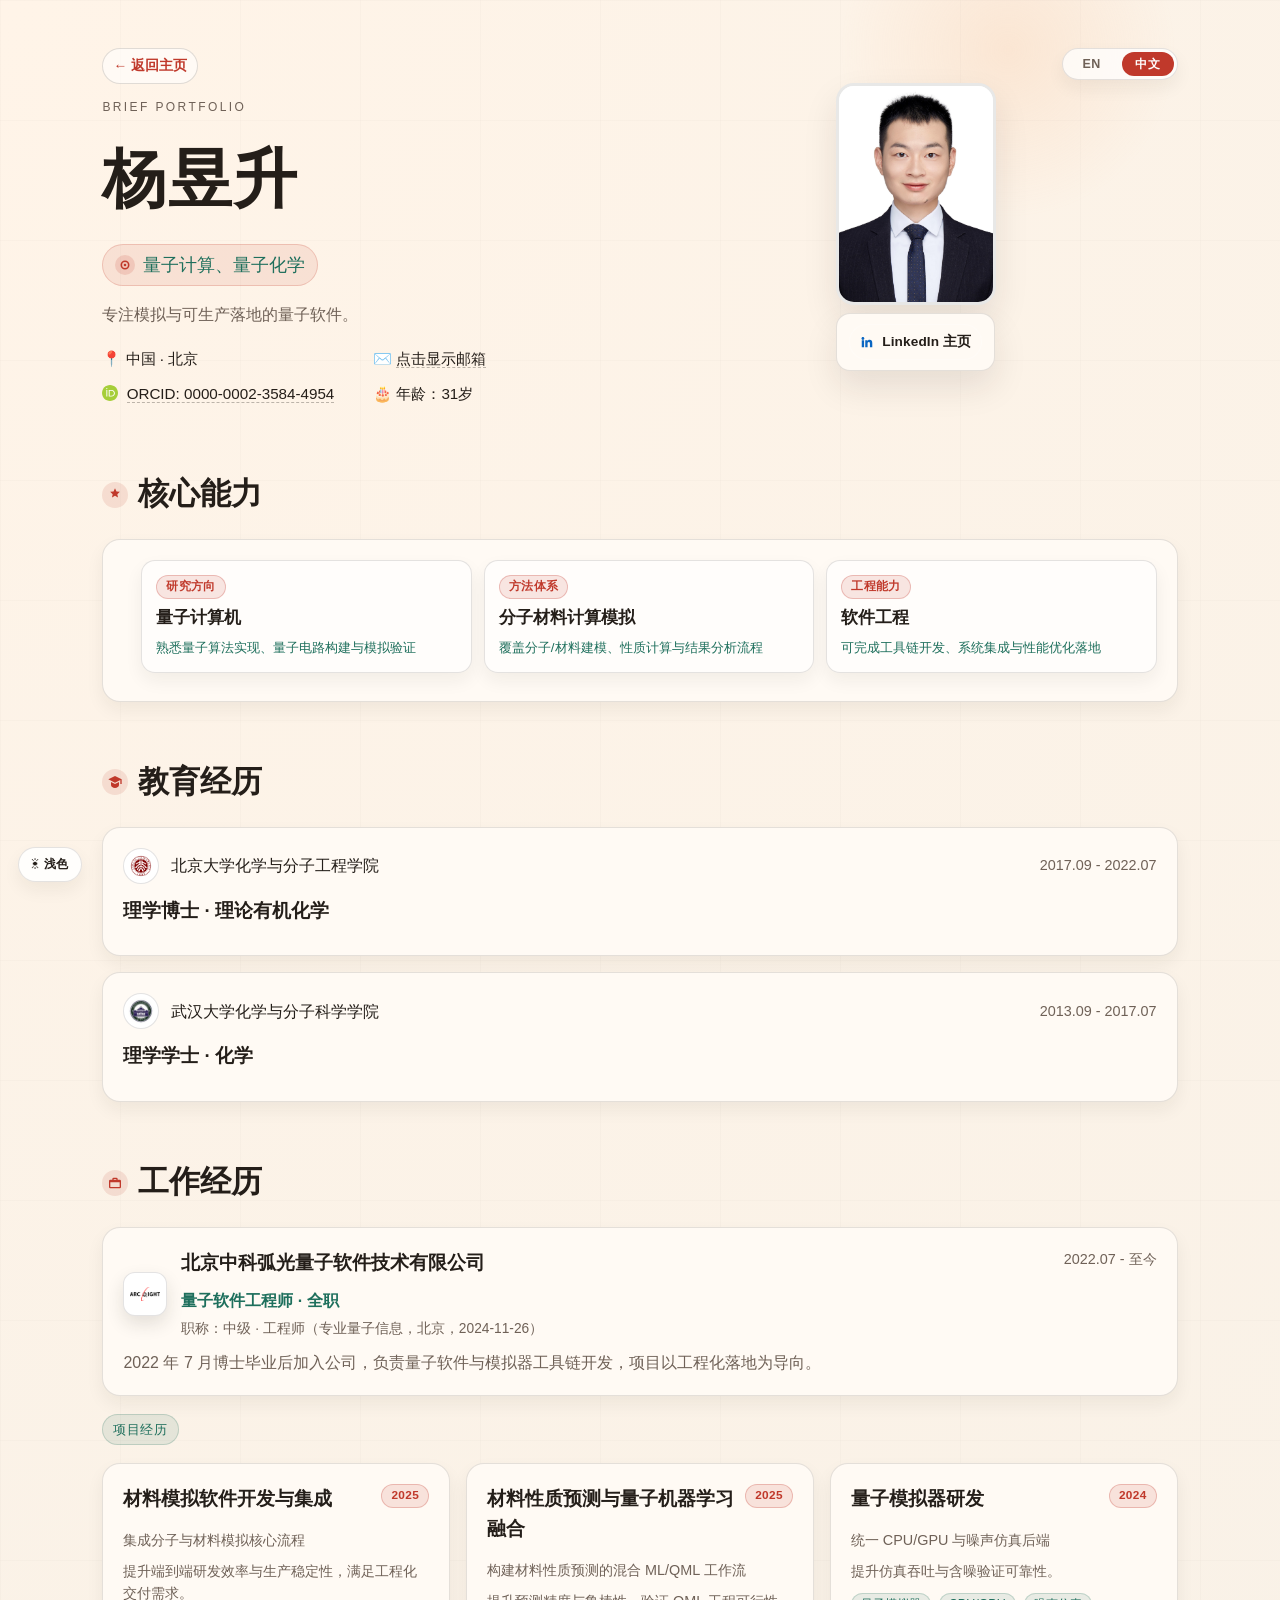
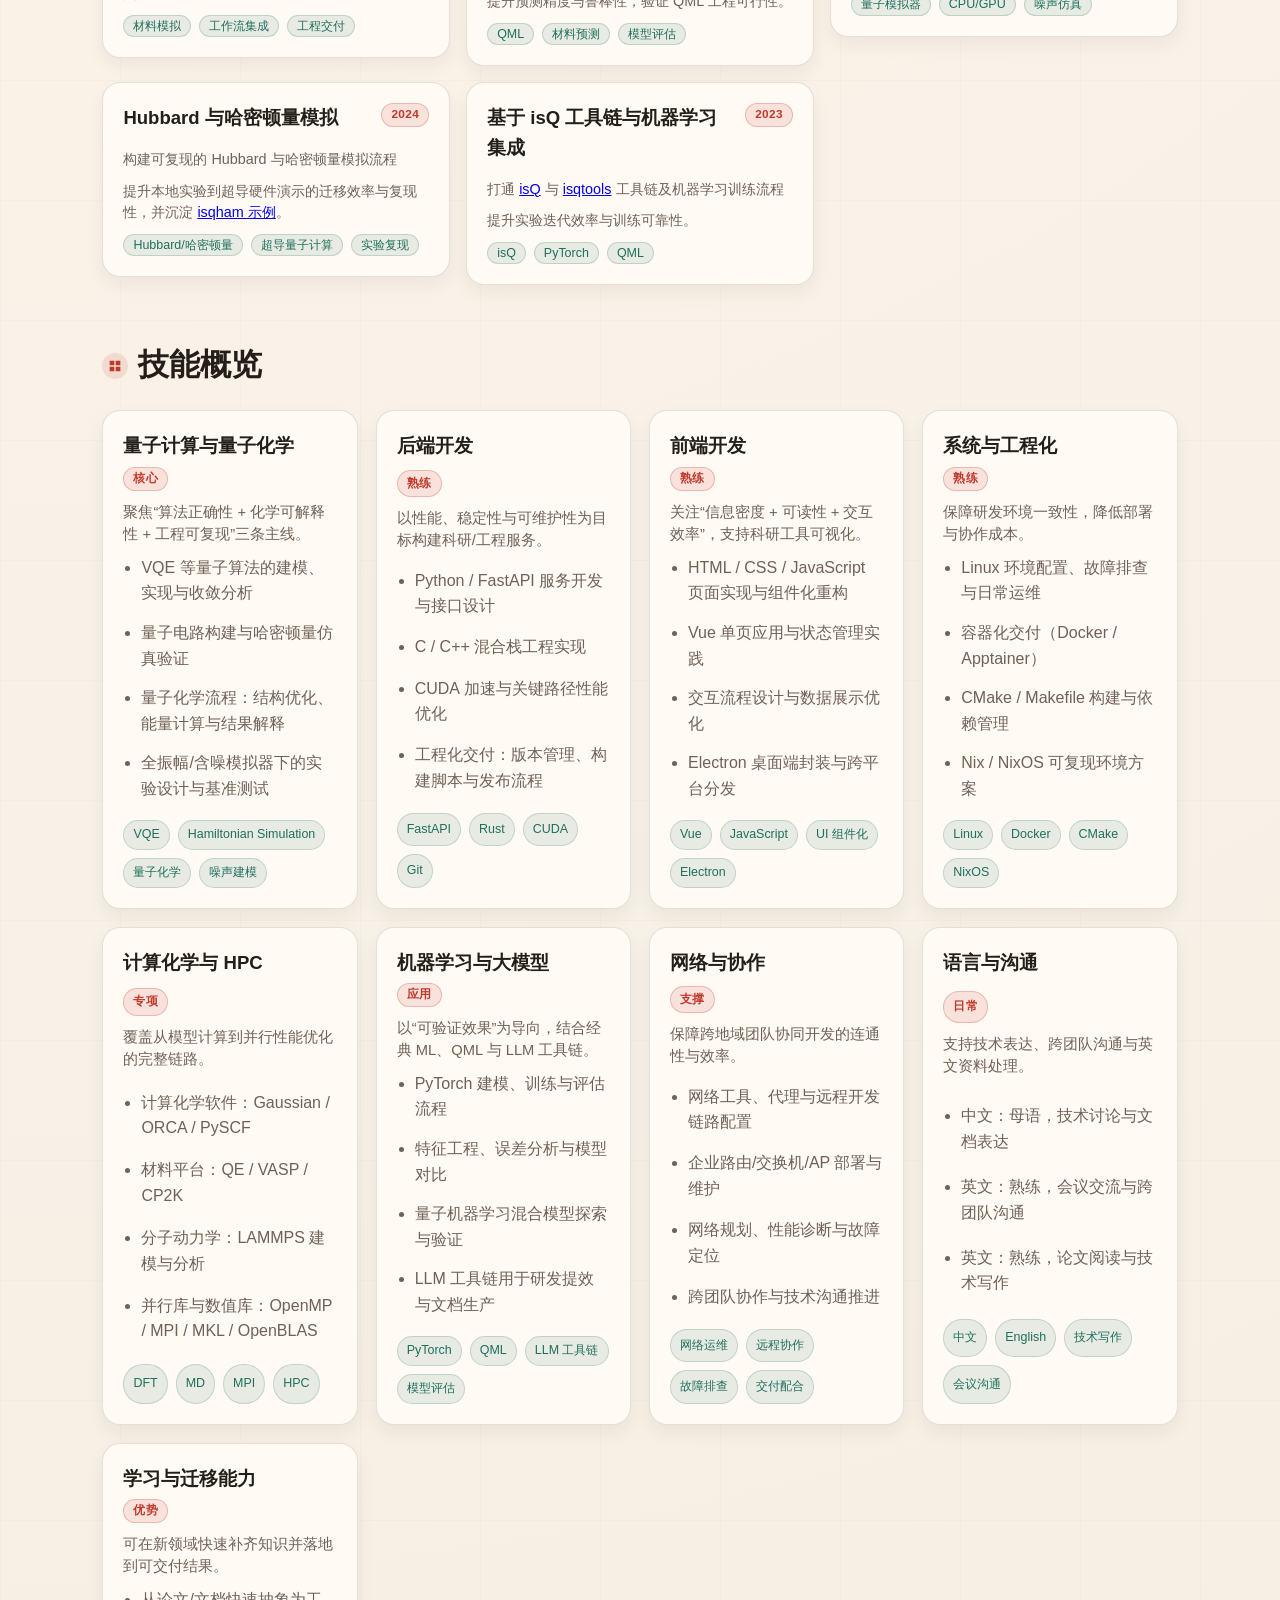
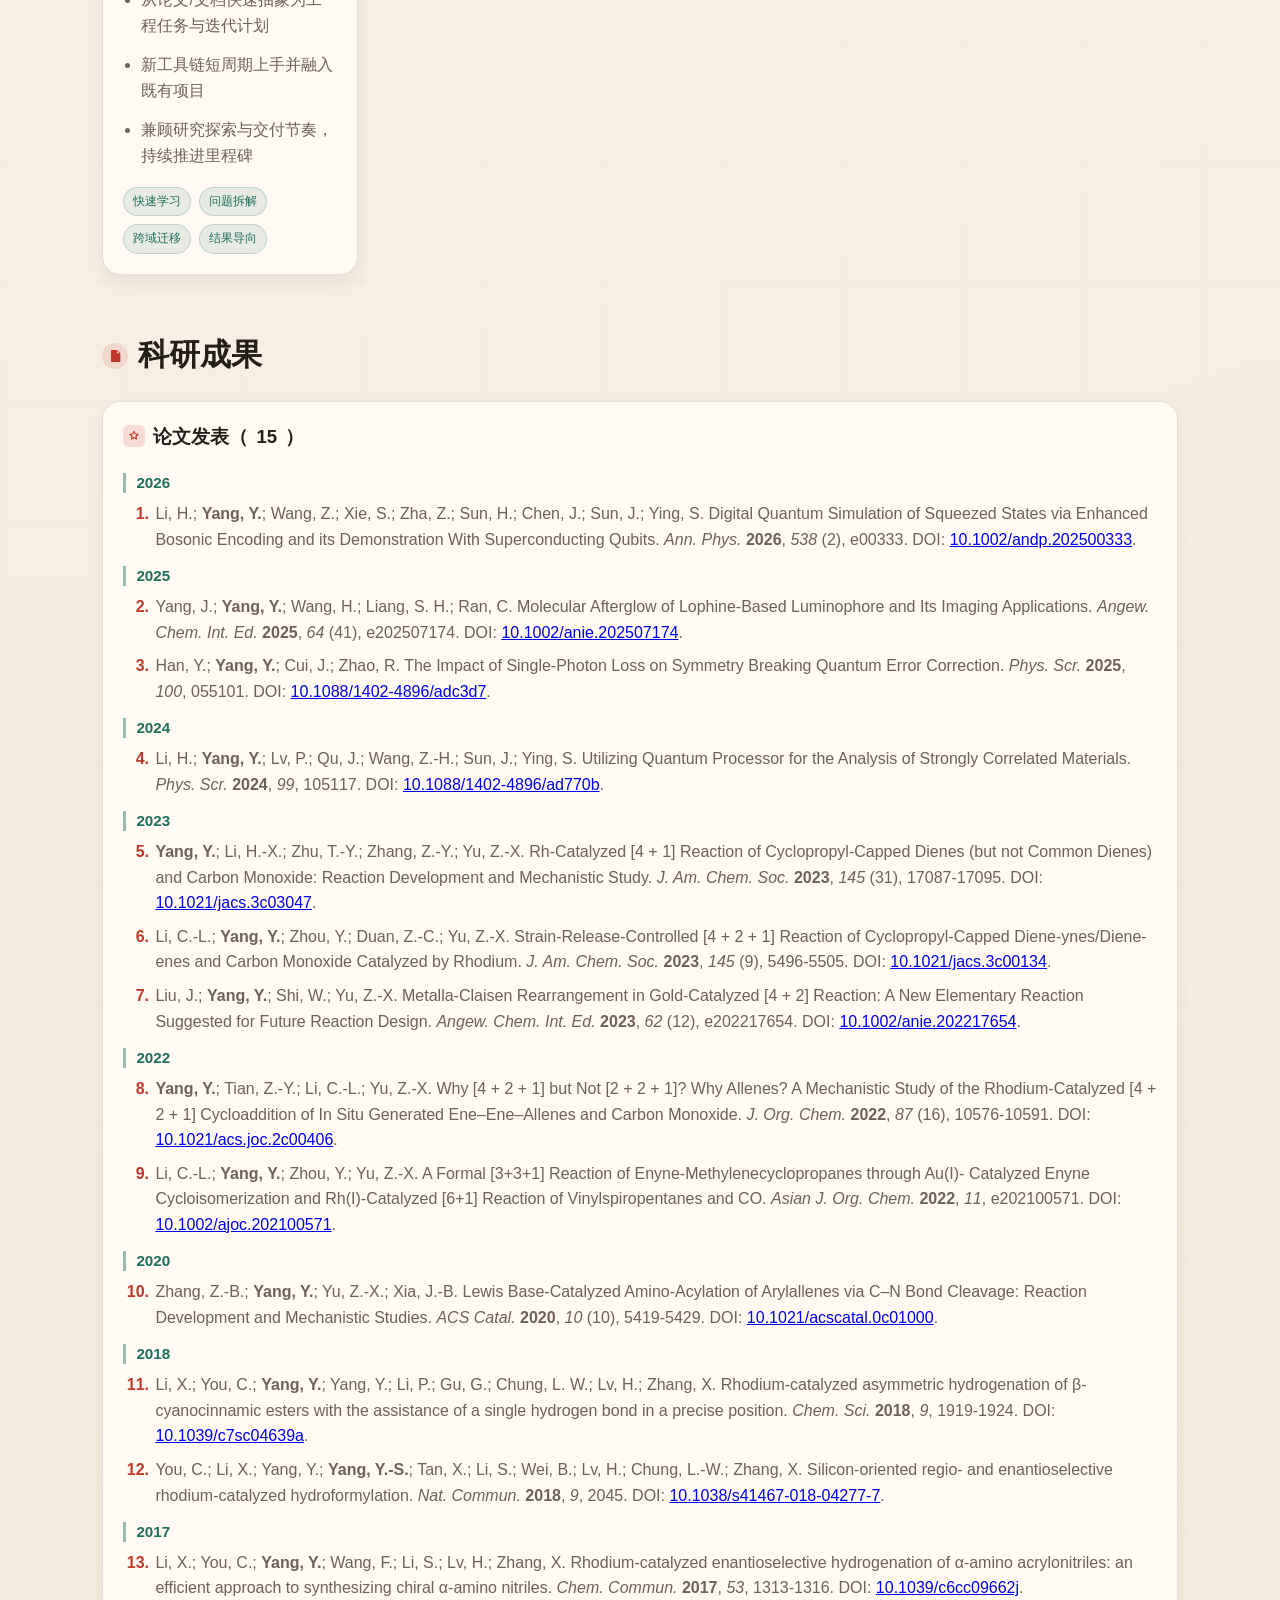
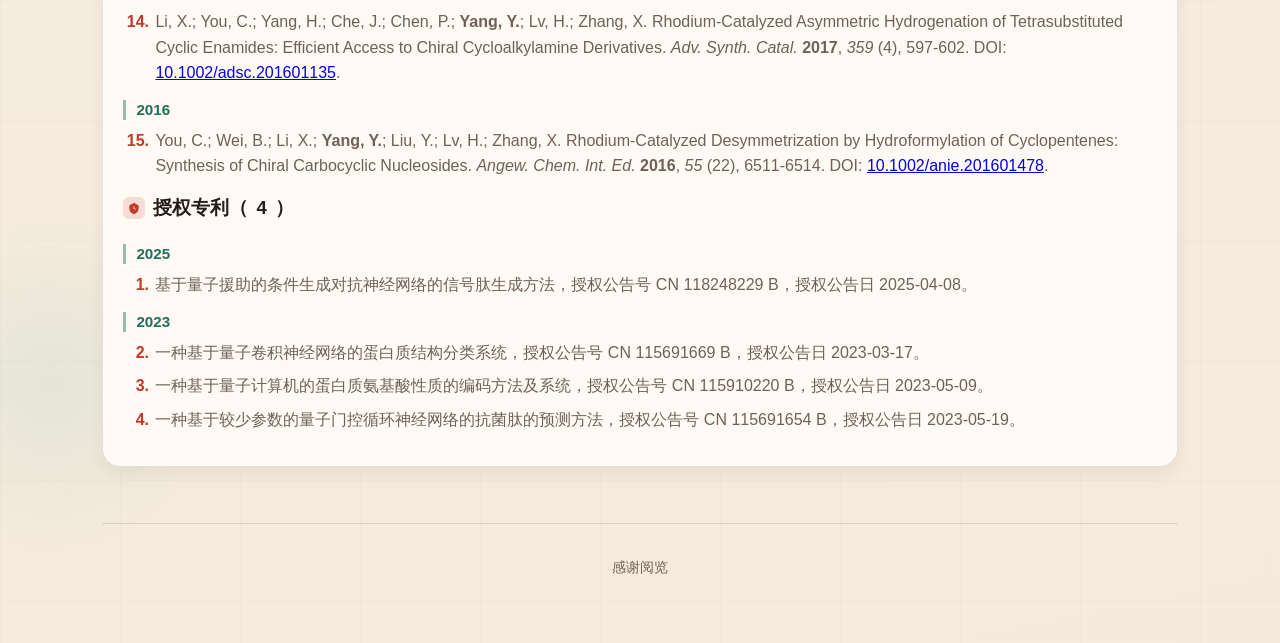
==== portfolio-zh.html @ 34e238eb "feat: initialize portfolio site" ====
<!doctype html>
<html lang="zh-CN">
  <head>
    <meta charset="utf-8" />
    <meta name="viewport" content="width=device-width, initial-scale=1" />
    <title>杨昱升 | 简介</title>
    <meta name="description" content="杨昱升的简介" />
    <link
      rel="canonical"
      href="https://yushengyangchem.github.io/portfolio/portfolio-zh.html"
    />
    <meta property="og:type" content="website" />
    <meta property="og:title" content="杨昱升 | 简介" />
    <meta property="og:description" content="杨昱升的简介" />
    <meta
      property="og:url"
      content="https://yushengyangchem.github.io/portfolio/portfolio-zh.html"
    />
    <meta
      property="og:image"
      content="https://yushengyangchem.github.io/portfolio/assets/images/photo.jpg"
    />
    <meta name="twitter:card" content="summary" />
    <meta name="twitter:title" content="杨昱升 | 简介" />
    <meta name="twitter:description" content="杨昱升的简介" />
    <link rel="icon" href="./favicon.svg?v=20260301" type="image/svg+xml" />
    <script src="assets/js/common/theme-init.js?v=20260301"></script>
    <link rel="stylesheet" href="assets/css/portfolio/index.css?v=20260301" />
  </head>
  <body>
    <div class="bg-orb bg-orb--one" aria-hidden="true"></div>
    <div class="bg-orb bg-orb--two" aria-hidden="true"></div>
    <div class="bg-grid" aria-hidden="true"></div>

    <header class="hero">
      <div class="hero__controls">
        <div class="hero__lang-switch" aria-label="语言切换">
          <a class="hero__lang-link" href="./portfolio-en.html">EN</a>
          <a class="hero__lang-link is-active" href="./portfolio-zh.html"
            >中文</a
          >
        </div>
      </div>
      <div class="hero__content">
        <div class="hero__nav">
          <a class="hero__back-home" href="./index.html" aria-label="返回主页">
            ← 返回主页
          </a>
        </div>
        <p class="hero__eyebrow">Brief Portfolio</p>
        <h1 class="hero__name">杨昱升</h1>
        <p class="hero__title">
          <span class="title-icon" aria-hidden="true">
            <svg viewBox="0 0 24 24" role="img">
              <path
                d="M12 3a9 9 0 110 18 9 9 0 010-18zm0 3.2a5.8 5.8 0 100 11.6 5.8 5.8 0 000-11.6zm0 3.2a2.6 2.6 0 110 5.2 2.6 2.6 0 010-5.2z"
              />
            </svg>
          </span>
          量子计算、量子化学
        </p>
        <p class="hero__summary">专注模拟与可生产落地的量子软件。</p>
        <div class="hero__meta">
          <span>📍 中国 · 北京</span>
          <span
            >✉️
            <a class="email-link" href="#" aria-label="email"
              >点击显示邮箱</a
            ></span
          >
          <span
            ><img
              class="orcid-icon"
              src="assets/images/orcid.svg"
              alt="ORCID"
            />
            <a
              class="orcid-link"
              href="https://orcid.org/0000-0002-3584-4954"
              target="_blank"
              rel="noopener noreferrer"
              >ORCID: 0000-0002-3584-4954</a
            ></span
          >
          <span id="age-display">🎂 年龄：计算中...</span>
        </div>
      </div>
      <div class="hero__aside">
        <div class="hero__card hero__photo-card">
          <img
            class="hero__avatar"
            src="assets/images/photo.jpg"
            alt="杨昱升照片"
          />
        </div>
        <div class="hero__card hero__link-card">
          <a
            class="hero__link"
            href="https://www.linkedin.com/in/yusheng-yang-569a61166/"
            target="_blank"
            rel="noopener noreferrer"
          >
            <svg class="icon" viewBox="0 0 24 24" aria-hidden="true">
              <path
                d="M4.98 3.5C3.6 3.5 2.5 4.6 2.5 5.98c0 1.37 1.1 2.48 2.48 2.48h.02c1.37 0 2.48-1.11 2.48-2.48C7.48 4.6 6.37 3.5 4.98 3.5zM3 21h4V9H3v12zM9 21h4v-6.2c0-1.5.28-2.98 2.16-2.98 1.85 0 1.88 1.73 1.88 3.08V21h4v-6.9c0-3.39-.73-6-4.7-6-1.92 0-3.2 1.05-3.72 2.05h-.05V9H9v12z"
              />
            </svg>
            LinkedIn 主页
          </a>
        </div>
      </div>
    </header>

    <main>
      <section class="section" id="core-skills">
        <div class="section__head">
          <h2>
            <span class="section-icon" aria-hidden="true">
              <svg viewBox="0 0 24 24" role="img">
                <path
                  d="M12 2l2.2 4.7 5.1.6-3.8 3.5 1 5-4.5-2.5-4.5 2.5 1-5L4.7 7.3l5.1-.6L12 2z"
                />
              </svg>
            </span>
            核心能力
          </h2>
        </div>
        <div class="timeline">
          <article class="card reveal">
            <ul class="focus-list">
              <li>
                <div class="focus-list__head">
                  <span class="focus-list__icon" aria-hidden="true">
                    <svg viewBox="0 0 24 24" role="img">
                      <path
                        d="M12 2a4 4 0 014 4c0 .8-.2 1.5-.6 2.1l4.5 7.8A3.5 3.5 0 1117 17l-4.4-2.6A4 4 0 0112 14a4 4 0 01-.6 0L7 16.6A3.5 3.5 0 117 19l4.4-7.7A4 4 0 018 6a4 4 0 014-4zm0 2a2 2 0 100 4 2 2 0 000-4z"
                      />
                    </svg>
                  </span>
                  <span class="focus-list__label">研究方向</span>
                </div>
                <strong>量子计算机</strong>
                <span>熟悉量子算法实现、量子电路构建与模拟验证</span>
              </li>
              <li>
                <div class="focus-list__head">
                  <span class="focus-list__icon" aria-hidden="true">
                    <svg viewBox="0 0 24 24" role="img">
                      <path
                        d="M6 3h12l3 5-9 13L3 8l3-5zm1.2 2L5.7 8h12.6L16.8 5H7.2zM7 10l5 7.2L17 10H7z"
                      />
                    </svg>
                  </span>
                  <span class="focus-list__label">方法体系</span>
                </div>
                <strong>分子材料计算模拟</strong>
                <span>覆盖分子/材料建模、性质计算与结果分析流程</span>
              </li>
              <li>
                <div class="focus-list__head">
                  <span class="focus-list__icon" aria-hidden="true">
                    <svg viewBox="0 0 24 24" role="img">
                      <path
                        d="M13.6 2l-1 2.2a7.9 7.9 0 00-1.2.5L9.1 3.7 6.7 6l1 2.2a8 8 0 00-.5 1.2L4.9 10.4v3.2l2.3 1a8 8 0 00.5 1.2l-1 2.2 2.4 2.3 2.3-1a7.9 7.9 0 001.2.5l1 2.2h3.4l1-2.2a7.9 7.9 0 001.2-.5l2.3 1 2.4-2.3-1-2.2a8 8 0 00.5-1.2l2.3-1v-3.2l-2.3-1a8 8 0 00-.5-1.2l1-2.2-2.4-2.3-2.3 1a7.9 7.9 0 00-1.2-.5l-1-2.2h-3.4zM12 9.2a2.8 2.8 0 110 5.6 2.8 2.8 0 010-5.6z"
                      />
                    </svg>
                  </span>
                  <span class="focus-list__label">工程能力</span>
                </div>
                <strong>软件工程</strong>
                <span>可完成工具链开发、系统集成与性能优化落地</span>
              </li>
            </ul>
          </article>
        </div>
      </section>
      <section class="section" id="education">
        <div class="section__head">
          <h2>
            <span class="section-icon" aria-hidden="true">
              <svg viewBox="0 0 24 24" role="img">
                <path
                  d="M12 3L2 8l10 5 8-4v6h2V8L12 3zm-6 9v4.5C6 19 8.7 21 12 21s6-2 6-4.5V12l-6 3-6-3z"
                />
              </svg>
            </span>
            教育经历
          </h2>
        </div>
        <div class="timeline">
          <article class="card reveal">
            <div class="edu-head">
              <div class="edu-left">
                <img
                  class="edu-logo"
                  src="assets/images/pku.png"
                  alt="北京大学校徽"
                />
                <div class="edu-text">
                  <span class="edu-school">北京大学化学与分子工程学院</span>
                </div>
              </div>
              <span class="edu-time">2017.09 - 2022.07</span>
            </div>
            <h3 class="edu-degree">理学博士 · 理论有机化学</h3>
          </article>
          <article class="card reveal">
            <div class="edu-head">
              <div class="edu-left">
                <img
                  class="edu-logo"
                  src="assets/images/whu.jpg"
                  alt="武汉大学校徽"
                />
                <div class="edu-text">
                  <span class="edu-school">武汉大学化学与分子科学学院</span>
                </div>
              </div>
              <span class="edu-time">2013.09 - 2017.07</span>
            </div>
            <h3 class="edu-degree">理学学士 · 化学</h3>
          </article>
        </div>
      </section>

      <section class="section" id="experience">
        <div class="section__head">
          <h2>
            <span class="section-icon" aria-hidden="true">
              <svg viewBox="0 0 24 24" role="img">
                <path
                  d="M10 4h4a2 2 0 012 2v1h3a2 2 0 012 2v9a2 2 0 01-2 2H5a2 2 0 01-2-2V9a2 2 0 012-2h3V6a2 2 0 012-2zm0 3h4V6h-4v1zm-5 4v7h14v-7H5z"
                />
              </svg>
            </span>
            工作经历
          </h2>
        </div>
        <div class="timeline">
          <div class="experience-group">
            <article class="card reveal experience-company">
              <div class="company-head">
                <div class="company-left">
                  <img
                    class="company-logo"
                    src="assets/images/logo.png"
                    alt="弧光量子 Logo"
                  />
                  <div>
                    <h3>北京中科弧光量子软件技术有限公司</h3>
                    <p class="company-role">量子软件工程师 · 全职</p>
                    <p class="company-role-title">
                      职称：中级 · 工程师（专业量子信息，北京，2024-11-26）
                    </p>
                  </div>
                </div>
                <span class="company-time">2022.07 - 至今</span>
              </div>
              <p class="company-summary">
                2022 年 7
                月博士毕业后加入公司，负责量子软件与模拟器工具链开发，项目以工程化落地为导向。
              </p>
            </article>
            <div class="experience-label">项目经历</div>
            <div class="experience-projects">
              <article class="card reveal experience-project">
                <div class="project-head">
                  <div class="project-title-row">
                    <h3>材料模拟软件开发与集成</h3>
                    <span class="project-year">2025</span>
                  </div>
                  <p class="project-meta">集成分子与材料模拟核心流程</p>
                </div>
                <p class="project-summary">
                  提升端到端研发效率与生产稳定性，满足工程化交付需求。
                </p>
                <div class="project-tags">
                  <span>材料模拟</span>
                  <span>工作流集成</span>
                  <span>工程交付</span>
                </div>
              </article>
              <article class="card reveal experience-project">
                <div class="project-head">
                  <div class="project-title-row">
                    <h3>材料性质预测与量子机器学习融合</h3>
                    <span class="project-year">2025</span>
                  </div>
                  <p class="project-meta">
                    构建材料性质预测的混合 ML/QML 工作流
                  </p>
                </div>
                <p class="project-summary">
                  提升预测精度与鲁棒性，验证 QML 工程可行性。
                </p>
                <div class="project-tags">
                  <span>QML</span>
                  <span>材料预测</span>
                  <span>模型评估</span>
                </div>
              </article>
              <article class="card reveal experience-project">
                <div class="project-head">
                  <div class="project-title-row">
                    <h3>量子模拟器研发</h3>
                    <span class="project-year">2024</span>
                  </div>
                  <p class="project-meta">统一 CPU/GPU 与噪声仿真后端</p>
                </div>
                <p class="project-summary">提升仿真吞吐与含噪验证可靠性。</p>
                <div class="project-tags">
                  <span>量子模拟器</span>
                  <span>CPU/GPU</span>
                  <span>噪声仿真</span>
                </div>
              </article>
              <article class="card reveal experience-project">
                <div class="project-head">
                  <div class="project-title-row">
                    <h3>Hubbard 与哈密顿量模拟</h3>
                    <span class="project-year">2024</span>
                  </div>
                  <p class="project-meta">
                    构建可复现的 Hubbard 与哈密顿量模拟流程
                  </p>
                </div>
                <p class="project-summary">
                  提升本地实验到超导硬件演示的迁移效率与复现性，并沉淀
                  <a
                    href="https://www.arclightquantum.com/isqham/"
                    target="_blank"
                    rel="noopener noreferrer"
                    >isqham 示例</a
                  >。
                </p>
                <div class="project-tags">
                  <span>Hubbard/哈密顿量</span>
                  <span>超导量子计算</span>
                  <span>实验复现</span>
                </div>
              </article>
              <article class="card reveal experience-project">
                <div class="project-head">
                  <div class="project-title-row">
                    <h3>基于 isQ 工具链与机器学习集成</h3>
                    <span class="project-year">2023</span>
                  </div>
                  <p class="project-meta">
                    打通
                    <a
                      href="https://www.arclightquantum.com/isq-docs/latest/"
                      target="_blank"
                      rel="noopener noreferrer"
                      >isQ</a
                    >
                    与
                    <a
                      href="https://www.arclightquantum.com/isqtools/index.html"
                      target="_blank"
                      rel="noopener noreferrer"
                      >isqtools</a
                    >
                    工具链及机器学习训练流程
                  </p>
                </div>
                <p class="project-summary">提升实验迭代效率与训练可靠性。</p>
                <div class="project-tags">
                  <span>isQ</span>
                  <span>PyTorch</span>
                  <span>QML</span>
                </div>
              </article>
            </div>
          </div>
        </div>
      </section>

      <section class="section" id="skills">
        <div class="section__head">
          <h2>
            <span class="section-icon" aria-hidden="true">
              <svg viewBox="0 0 24 24" role="img">
                <path
                  d="M4 4h7v7H4V4zm9 0h7v7h-7V4zM4 13h7v7H4v-7zm9 0h7v7h-7v-7z"
                />
              </svg>
            </span>
            技能概览
          </h2>
        </div>
        <div class="skills">
          <div class="card reveal">
            <div class="skill-head">
              <h3>量子计算与量子化学</h3>
              <span class="skill-level">核心</span>
            </div>
            <p class="skill-summary">
              聚焦“算法正确性 + 化学可解释性 + 工程可复现”三条主线。
            </p>
            <ul class="skill-list">
              <li>VQE 等量子算法的建模、实现与收敛分析</li>
              <li>量子电路构建与哈密顿量仿真验证</li>
              <li>量子化学流程：结构优化、能量计算与结果解释</li>
              <li>全振幅/含噪模拟器下的实验设计与基准测试</li>
            </ul>
            <div class="skill-tags">
              <span>VQE</span>
              <span>Hamiltonian Simulation</span>
              <span>量子化学</span>
              <span>噪声建模</span>
            </div>
          </div>
          <div class="card reveal">
            <div class="skill-head">
              <h3>后端开发</h3>
              <span class="skill-level">熟练</span>
            </div>
            <p class="skill-summary">
              以性能、稳定性与可维护性为目标构建科研/工程服务。
            </p>
            <ul class="skill-list">
              <li>Python / FastAPI 服务开发与接口设计</li>
              <li>C / C++ 混合栈工程实现</li>
              <li>CUDA 加速与关键路径性能优化</li>
              <li>工程化交付：版本管理、构建脚本与发布流程</li>
            </ul>
            <div class="skill-tags">
              <span>FastAPI</span>
              <span>Rust</span>
              <span>CUDA</span>
              <span>Git</span>
            </div>
          </div>
          <div class="card reveal">
            <div class="skill-head">
              <h3>前端开发</h3>
              <span class="skill-level">熟练</span>
            </div>
            <p class="skill-summary">
              关注“信息密度 + 可读性 + 交互效率”，支持科研工具可视化。
            </p>
            <ul class="skill-list">
              <li>HTML / CSS / JavaScript 页面实现与组件化重构</li>
              <li>Vue 单页应用与状态管理实践</li>
              <li>交互流程设计与数据展示优化</li>
              <li>Electron 桌面端封装与跨平台分发</li>
            </ul>
            <div class="skill-tags">
              <span>Vue</span>
              <span>JavaScript</span>
              <span>UI 组件化</span>
              <span>Electron</span>
            </div>
          </div>
          <div class="card reveal">
            <div class="skill-head">
              <h3>系统与工程化</h3>
              <span class="skill-level">熟练</span>
            </div>
            <p class="skill-summary">
              保障研发环境一致性，降低部署与协作成本。
            </p>
            <ul class="skill-list">
              <li>Linux 环境配置、故障排查与日常运维</li>
              <li>容器化交付（Docker / Apptainer）</li>
              <li>CMake / Makefile 构建与依赖管理</li>
              <li>Nix / NixOS 可复现环境方案</li>
            </ul>
            <div class="skill-tags">
              <span>Linux</span>
              <span>Docker</span>
              <span>CMake</span>
              <span>NixOS</span>
            </div>
          </div>
          <div class="card reveal">
            <div class="skill-head">
              <h3>计算化学与 HPC</h3>
              <span class="skill-level">专项</span>
            </div>
            <p class="skill-summary">
              覆盖从模型计算到并行性能优化的完整链路。
            </p>
            <ul class="skill-list">
              <li>计算化学软件：Gaussian / ORCA / PySCF</li>
              <li>材料平台：QE / VASP / CP2K</li>
              <li>分子动力学：LAMMPS 建模与分析</li>
              <li>并行库与数值库：OpenMP / MPI / MKL / OpenBLAS</li>
            </ul>
            <div class="skill-tags">
              <span>DFT</span>
              <span>MD</span>
              <span>MPI</span>
              <span>HPC</span>
            </div>
          </div>
          <div class="card reveal">
            <div class="skill-head">
              <h3>机器学习与大模型</h3>
              <span class="skill-level">应用</span>
            </div>
            <p class="skill-summary">
              以“可验证效果”为导向，结合经典 ML、QML 与 LLM 工具链。
            </p>
            <ul class="skill-list">
              <li>PyTorch 建模、训练与评估流程</li>
              <li>特征工程、误差分析与模型对比</li>
              <li>量子机器学习混合模型探索与验证</li>
              <li>LLM 工具链用于研发提效与文档生产</li>
            </ul>
            <div class="skill-tags">
              <span>PyTorch</span>
              <span>QML</span>
              <span>LLM 工具链</span>
              <span>模型评估</span>
            </div>
          </div>
          <div class="card reveal">
            <div class="skill-head">
              <h3>网络与协作</h3>
              <span class="skill-level">支撑</span>
            </div>
            <p class="skill-summary">保障跨地域团队协同开发的连通性与效率。</p>
            <ul class="skill-list">
              <li>网络工具、代理与远程开发链路配置</li>
              <li>企业路由/交换机/AP 部署与维护</li>
              <li>网络规划、性能诊断与故障定位</li>
              <li>跨团队协作与技术沟通推进</li>
            </ul>
            <div class="skill-tags">
              <span>网络运维</span>
              <span>远程协作</span>
              <span>故障排查</span>
              <span>交付配合</span>
            </div>
          </div>
          <div class="card reveal">
            <div class="skill-head">
              <h3>语言与沟通</h3>
              <span class="skill-level">日常</span>
            </div>
            <p class="skill-summary">
              支持技术表达、跨团队沟通与英文资料处理。
            </p>
            <ul class="skill-list">
              <li>中文：母语，技术讨论与文档表达</li>
              <li>英文：熟练，会议交流与跨团队沟通</li>
              <li>英文：熟练，论文阅读与技术写作</li>
            </ul>
            <div class="skill-tags">
              <span>中文</span>
              <span>English</span>
              <span>技术写作</span>
              <span>会议沟通</span>
            </div>
          </div>
          <div class="card reveal">
            <div class="skill-head">
              <h3>学习与迁移能力</h3>
              <span class="skill-level">优势</span>
            </div>
            <p class="skill-summary">
              可在新领域快速补齐知识并落地到可交付结果。
            </p>
            <ul class="skill-list">
              <li>从论文/文档快速抽象为工程任务与迭代计划</li>
              <li>新工具链短周期上手并融入既有项目</li>
              <li>兼顾研究探索与交付节奏，持续推进里程碑</li>
            </ul>
            <div class="skill-tags">
              <span>快速学习</span>
              <span>问题拆解</span>
              <span>跨域迁移</span>
              <span>结果导向</span>
            </div>
          </div>
        </div>
      </section>

      <section class="section" id="extra">
        <div class="section__head">
          <h2>
            <span class="section-icon" aria-hidden="true">
              <svg viewBox="0 0 24 24" role="img">
                <path
                  d="M6 3h9l5 5v13H6V3zm9 1.5V8h3.5L15 4.5zM8 11h10v1.6H8V11zm0 3.5h10V16H8v-1.5zm0-7h5v1.6H8V7.5z"
                />
              </svg>
            </span>
            科研成果
          </h2>
        </div>
        <div class="grid">
          <article class="card">
            <h3 id="papers" class="result-heading">
              <span class="result-heading__icon" aria-hidden="true">
                <svg viewBox="0 0 24 24" role="img">
                  <path
                    d="M12 2l2.7 5.5 6.1.9-4.4 4.3 1 6.1-5.4-2.8-5.4 2.8 1-6.1-4.4-4.3 6.1-.9L12 2zm0 3.7l-1.5 3.1-3.4.5 2.5 2.4-.6 3.4 3-1.6 3 1.6-.6-3.4 2.5-2.4-3.4-.5L12 5.7z"
                  />
                </svg>
              </span>
              论文发表（<span data-count="papers">—</span>）
            </h3>
            <div id="papers-list">
              <h4>2026</h4>
              <ol class="result-list">
                <li>
                  Li, H.; <strong>Yang, Y.</strong>; Wang, Z.; Xie, S.; Zha, Z.;
                  Sun, H.; Chen, J.; Sun, J.; Ying, S. Digital Quantum
                  Simulation of Squeezed States via Enhanced Bosonic Encoding
                  and its Demonstration With Superconducting Qubits.
                  <em>Ann. Phys.</em> <strong>2026</strong>, <em>538</em> (2),
                  e00333. DOI:
                  <a href="https://doi.org/10.1002/andp.202500333"
                    >10.1002/andp.202500333</a
                  >.
                </li>
              </ol>
              <h4>2025</h4>
              <ol class="result-list">
                <li>
                  Yang, J.; <strong>Yang, Y.</strong>; Wang, H.; Liang, S. H.;
                  Ran, C. Molecular Afterglow of Lophine-Based Luminophore and
                  Its Imaging Applications. <em>Angew. Chem. Int. Ed.</em>
                  <strong>2025</strong>, <em>64</em> (41), e202507174. DOI:
                  <a href="https://doi.org/10.1002/anie.202507174"
                    >10.1002/anie.202507174</a
                  >.
                </li>
                <li>
                  Han, Y.; <strong>Yang, Y.</strong>; Cui, J.; Zhao, R. The
                  Impact of Single-Photon Loss on Symmetry Breaking Quantum
                  Error Correction. <em>Phys. Scr.</em> <strong>2025</strong>,
                  <em>100</em>, 055101. DOI:
                  <a href="https://doi.org/10.1088/1402-4896/adc3d7"
                    >10.1088/1402-4896/adc3d7</a
                  >.
                </li>
              </ol>
              <h4>2024</h4>
              <ol class="result-list">
                <li>
                  Li, H.; <strong>Yang, Y.</strong>; Lv, P.; Qu, J.; Wang,
                  Z.-H.; Sun, J.; Ying, S. Utilizing Quantum Processor for the
                  Analysis of Strongly Correlated Materials.
                  <em>Phys. Scr.</em> <strong>2024</strong>, <em>99</em>,
                  105117. DOI:
                  <a href="https://doi.org/10.1088/1402-4896/ad770b"
                    >10.1088/1402-4896/ad770b</a
                  >.
                </li>
              </ol>
              <h4>2023</h4>
              <ol class="result-list">
                <li>
                  <strong>Yang, Y.</strong>; Li, H.-X.; Zhu, T.-Y.; Zhang,
                  Z.-Y.; Yu, Z.-X. Rh-Catalyzed [4 + 1] Reaction of
                  Cyclopropyl-Capped Dienes (but not Common Dienes) and Carbon
                  Monoxide: Reaction Development and Mechanistic Study.
                  <em>J. Am. Chem. Soc.</em> <strong>2023</strong>,
                  <em>145</em> (31), 17087-17095. DOI:
                  <a href="https://doi.org/10.1021/jacs.3c03047"
                    >10.1021/jacs.3c03047</a
                  >.
                </li>
                <li>
                  Li, C.-L.; <strong>Yang, Y.</strong>; Zhou, Y.; Duan, Z.-C.;
                  Yu, Z.-X. Strain-Release-Controlled [4 + 2 + 1] Reaction of
                  Cyclopropyl-Capped Diene-ynes/Diene-enes and Carbon Monoxide
                  Catalyzed by Rhodium. <em>J. Am. Chem. Soc.</em>
                  <strong>2023</strong>, <em>145</em> (9), 5496-5505. DOI:
                  <a href="https://doi.org/10.1021/jacs.3c00134"
                    >10.1021/jacs.3c00134</a
                  >.
                </li>
                <li>
                  Liu, J.; <strong>Yang, Y.</strong>; Shi, W.; Yu, Z.-X.
                  Metalla-Claisen Rearrangement in Gold-Catalyzed [4 + 2]
                  Reaction: A New Elementary Reaction Suggested for Future
                  Reaction Design. <em>Angew. Chem. Int. Ed.</em>
                  <strong>2023</strong>, <em>62</em> (12), e202217654. DOI:
                  <a href="https://doi.org/10.1002/anie.202217654"
                    >10.1002/anie.202217654</a
                  >.
                </li>
              </ol>
              <h4>2022</h4>
              <ol class="result-list">
                <li>
                  <strong>Yang, Y.</strong>; Tian, Z.-Y.; Li, C.-L.; Yu, Z.-X.
                  Why [4 + 2 + 1] but Not [2 + 2 + 1]? Why Allenes? A
                  Mechanistic Study of the Rhodium-Catalyzed [4 + 2 + 1]
                  Cycloaddition of In Situ Generated Ene–Ene–Allenes and Carbon
                  Monoxide. <em>J. Org. Chem.</em> <strong>2022</strong>,
                  <em>87</em> (16), 10576-10591. DOI:
                  <a href="https://doi.org/10.1021/acs.joc.2c00406"
                    >10.1021/acs.joc.2c00406</a
                  >.
                </li>
                <li>
                  Li, C.-L.; <strong>Yang, Y.</strong>; Zhou, Y.; Yu, Z.-X. A
                  Formal [3+3+1] Reaction of Enyne-Methylenecyclopropanes
                  through Au(I)- Catalyzed Enyne Cycloisomerization and
                  Rh(I)-Catalyzed [6+1] Reaction of Vinylspiropentanes and CO.
                  <em>Asian J. Org. Chem.</em> <strong>2022</strong>,
                  <em>11</em>, e202100571. DOI:
                  <a href="https://doi.org/10.1002/ajoc.202100571"
                    >10.1002/ajoc.202100571</a
                  >.
                </li>
              </ol>
              <h4>2020</h4>
              <ol class="result-list">
                <li>
                  Zhang, Z.-B.; <strong>Yang, Y.</strong>; Yu, Z.-X.; Xia, J.-B.
                  Lewis Base-Catalyzed Amino-Acylation of Arylallenes via C–N
                  Bond Cleavage: Reaction Development and Mechanistic Studies.
                  <em>ACS Catal.</em> <strong>2020</strong>, <em>10</em> (10),
                  5419-5429. DOI:
                  <a href="https://doi.org/10.1021/acscatal.0c01000"
                    >10.1021/acscatal.0c01000</a
                  >.
                </li>
              </ol>
              <h4>2018</h4>
              <ol class="result-list">
                <li>
                  Li, X.; You, C.; <strong>Yang, Y.</strong>; Yang, Y.; Li, P.;
                  Gu, G.; Chung, L. W.; Lv, H.; Zhang, X. Rhodium-catalyzed
                  asymmetric hydrogenation of β-cyanocinnamic esters with the
                  assistance of a single hydrogen bond in a precise position.
                  <em>Chem. Sci.</em> <strong>2018</strong>, <em>9</em>,
                  1919-1924. DOI:
                  <a href="https://doi.org/10.1039/c7sc04639a"
                    >10.1039/c7sc04639a</a
                  >.
                </li>
                <li>
                  You, C.; Li, X.; Yang, Y.; <strong>Yang, Y.-S.</strong>; Tan,
                  X.; Li, S.; Wei, B.; Lv, H.; Chung, L.-W.; Zhang, X.
                  Silicon-oriented regio- and enantioselective rhodium-catalyzed
                  hydroformylation. <em>Nat. Commun.</em> <strong>2018</strong>,
                  <em>9</em>, 2045. DOI:
                  <a href="https://doi.org/10.1038/s41467-018-04277-7"
                    >10.1038/s41467-018-04277-7</a
                  >.
                </li>
              </ol>
              <h4>2017</h4>
              <ol class="result-list">
                <li>
                  Li, X.; You, C.; <strong>Yang, Y.</strong>; Wang, F.; Li, S.;
                  Lv, H.; Zhang, X. Rhodium-catalyzed enantioselective
                  hydrogenation of α-amino acrylonitriles: an efficient approach
                  to synthesizing chiral α-amino nitriles.
                  <em>Chem. Commun.</em> <strong>2017</strong>, <em>53</em>,
                  1313-1316. DOI:
                  <a href="https://doi.org/10.1039/c6cc09662j"
                    >10.1039/c6cc09662j</a
                  >.
                </li>
                <li>
                  Li, X.; You, C.; Yang, H.; Che, J.; Chen, P.;
                  <strong>Yang, Y.</strong>; Lv, H.; Zhang, X. Rhodium-Catalyzed
                  Asymmetric Hydrogenation of Tetrasubstituted Cyclic Enamides:
                  Efficient Access to Chiral Cycloalkylamine Derivatives.
                  <em>Adv. Synth. Catal.</em> <strong>2017</strong>,
                  <em>359</em> (4), 597-602. DOI:
                  <a href="https://doi.org/10.1002/adsc.201601135"
                    >10.1002/adsc.201601135</a
                  >.
                </li>
              </ol>
              <h4>2016</h4>
              <ol class="result-list">
                <li>
                  You, C.; Wei, B.; Li, X.; <strong>Yang, Y.</strong>; Liu, Y.;
                  Lv, H.; Zhang, X. Rhodium-Catalyzed Desymmetrization by
                  Hydroformylation of Cyclopentenes: Synthesis of Chiral
                  Carbocyclic Nucleosides. <em>Angew. Chem. Int. Ed.</em>
                  <strong>2016</strong>, <em>55</em> (22), 6511-6514. DOI:
                  <a href="https://doi.org/10.1002/anie.201601478"
                    >10.1002/anie.201601478</a
                  >.
                </li>
              </ol>
            </div>
            <h3 id="patents" class="result-heading">
              <span class="result-heading__icon" aria-hidden="true">
                <svg viewBox="0 0 24 24" role="img">
                  <path
                    d="M12 3l8 4.5v5c0 4.6-3.1 8.8-8 10-4.9-1.2-8-5.4-8-10v-5L12 3zm-1 5.8V13l3.3 1.9.8-1.3-2.6-1.5V8.8H11z"
                  />
                </svg>
              </span>
              授权专利（<span data-count="patents">—</span>）
            </h3>
            <div id="patents-list">
              <h4>2025</h4>
              <ol class="result-list">
                <li>
                  基于量子援助的条件生成对抗神经网络的信号肽生成方法，授权公告号
                  CN 118248229 B，授权公告日 2025-04-08。
                </li>
              </ol>
              <h4>2023</h4>
              <ol class="result-list">
                <li>
                  一种基于量子卷积神经网络的蛋白质结构分类系统，授权公告号 CN
                  115691669 B，授权公告日 2023-03-17。
                </li>
                <li>
                  一种基于量子计算机的蛋白质氨基酸性质的编码方法及系统，授权公告号
                  CN 115910220 B，授权公告日 2023-05-09。
                </li>
                <li>
                  一种基于较少参数的量子门控循环神经网络的抗菌肽的预测方法，授权公告号
                  CN 115691654 B，授权公告日 2023-05-19。
                </li>
              </ol>
            </div>
          </article>
        </div>
      </section>
    </main>

    <footer class="footer">
      <p>感谢阅览</p>
    </footer>

    <button class="blog-back-top" id="blog-back-top" type="button" hidden>
      ↑ Top
    </button>

    <script src="assets/js/portfolio/page.js?v=20260301"></script>
    <script src="assets/js/common/theme.js?v=20260301"></script>
  </body>
</html>
---- assets/css/portfolio/index.css ----
@import url("../common/base.css");
@import url("./hero.css");
@import url("./sections.css");
@import url("./results.css");
@import url("./highlights.css");
@import url("./utilities.css");
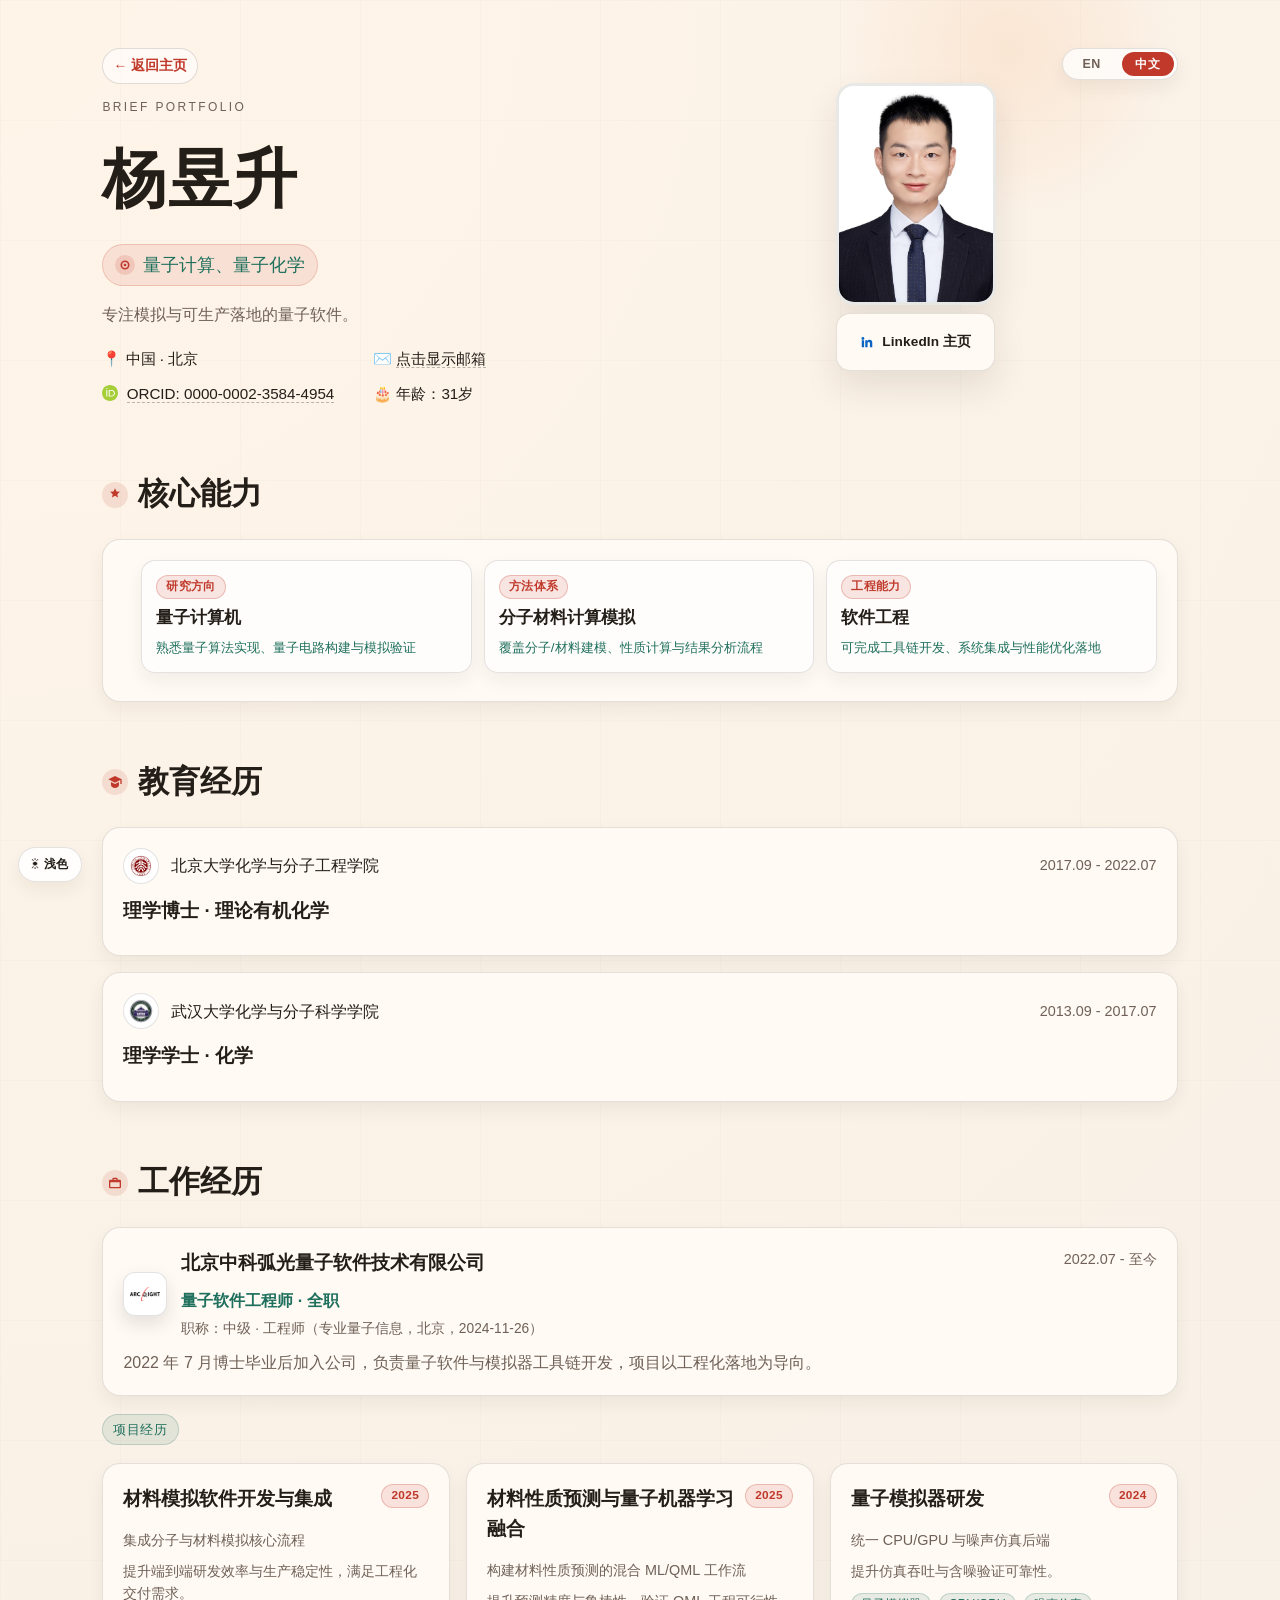
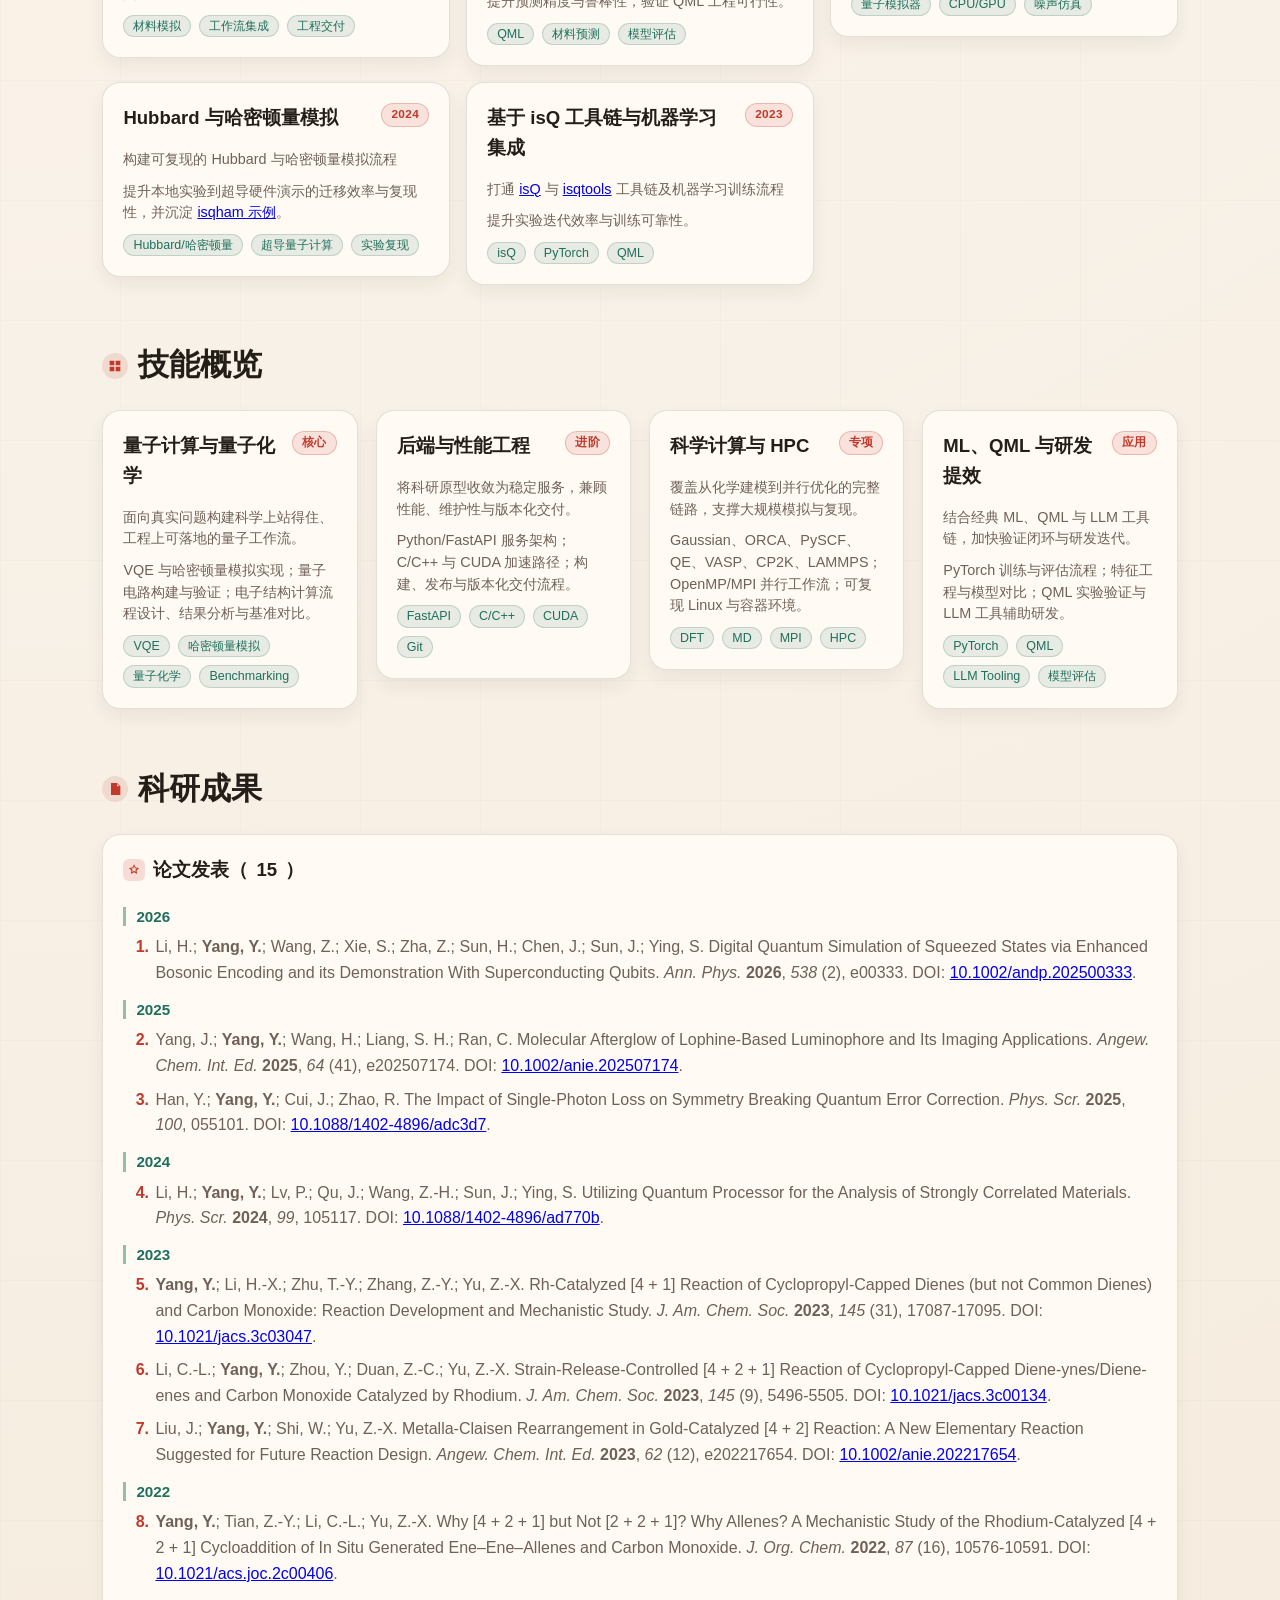
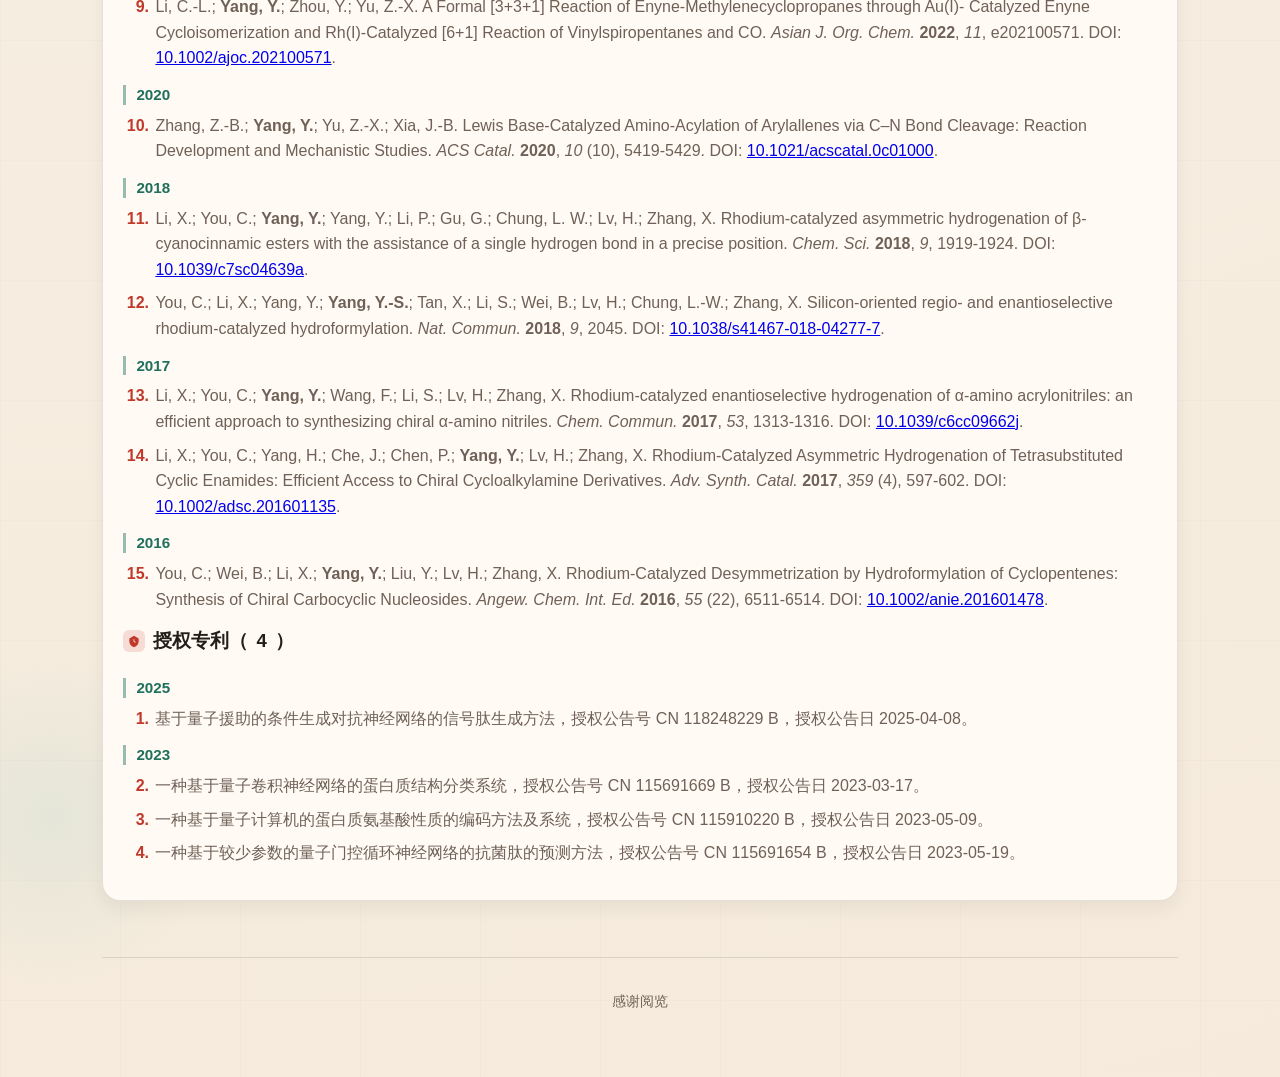
==== commit d3a11501: "feat: align skills sections with experience cards and simplify content" ====
--- a/portfolio-zh.html
+++ b/portfolio-zh.html
@@ -389,191 +389,90 @@
           </h2>
         </div>
         <div class="skills">
-          <div class="card reveal">
-            <div class="skill-head">
-              <h3>量子计算与量子化学</h3>
-              <span class="skill-level">核心</span>
-            </div>
-            <p class="skill-summary">
-              聚焦“算法正确性 + 化学可解释性 + 工程可复现”三条主线。
+          <article class="card reveal experience-project">
+            <div class="project-head">
+              <div class="project-title-row">
+                <h3>量子计算与量子化学</h3>
+                <span class="project-year">核心</span>
+              </div>
+              <p class="project-meta">
+                面向真实问题构建科学上站得住、工程上可落地的量子工作流。
+              </p>
+            </div>
+            <p class="project-summary">
+              VQE
+              与哈密顿量模拟实现；量子电路构建与验证；电子结构计算流程设计、结果分析与基准对比。
             </p>
-            <ul class="skill-list">
-              <li>VQE 等量子算法的建模、实现与收敛分析</li>
-              <li>量子电路构建与哈密顿量仿真验证</li>
-              <li>量子化学流程：结构优化、能量计算与结果解释</li>
-              <li>全振幅/含噪模拟器下的实验设计与基准测试</li>
-            </ul>
-            <div class="skill-tags">
+            <div class="project-tags">
               <span>VQE</span>
-              <span>Hamiltonian Simulation</span>
+              <span>哈密顿量模拟</span>
               <span>量子化学</span>
-              <span>噪声建模</span>
-            </div>
-          </div>
-          <div class="card reveal">
-            <div class="skill-head">
-              <h3>后端开发</h3>
-              <span class="skill-level">熟练</span>
-            </div>
-            <p class="skill-summary">
-              以性能、稳定性与可维护性为目标构建科研/工程服务。
+              <span>Benchmarking</span>
+            </div>
+          </article>
+          <article class="card reveal experience-project">
+            <div class="project-head">
+              <div class="project-title-row">
+                <h3>后端与性能工程</h3>
+                <span class="project-year">进阶</span>
+              </div>
+              <p class="project-meta">
+                将科研原型收敛为稳定服务，兼顾性能、维护性与版本化交付。
+              </p>
+            </div>
+            <p class="project-summary">
+              Python/FastAPI 服务架构；C/C++ 与 CUDA
+              加速路径；构建、发布与版本化交付流程。
             </p>
-            <ul class="skill-list">
-              <li>Python / FastAPI 服务开发与接口设计</li>
-              <li>C / C++ 混合栈工程实现</li>
-              <li>CUDA 加速与关键路径性能优化</li>
-              <li>工程化交付：版本管理、构建脚本与发布流程</li>
-            </ul>
-            <div class="skill-tags">
+            <div class="project-tags">
               <span>FastAPI</span>
-              <span>Rust</span>
+              <span>C/C++</span>
               <span>CUDA</span>
               <span>Git</span>
             </div>
-          </div>
-          <div class="card reveal">
-            <div class="skill-head">
-              <h3>前端开发</h3>
-              <span class="skill-level">熟练</span>
-            </div>
-            <p class="skill-summary">
-              关注“信息密度 + 可读性 + 交互效率”，支持科研工具可视化。
+          </article>
+          <article class="card reveal experience-project">
+            <div class="project-head">
+              <div class="project-title-row">
+                <h3>科学计算与 HPC</h3>
+                <span class="project-year">专项</span>
+              </div>
+              <p class="project-meta">
+                覆盖从化学建模到并行优化的完整链路，支撑大规模模拟与复现。
+              </p>
+            </div>
+            <p class="project-summary">
+              Gaussian、ORCA、PySCF、QE、VASP、CP2K、LAMMPS；OpenMP/MPI
+              并行工作流；可复现 Linux 与容器环境。
             </p>
-            <ul class="skill-list">
-              <li>HTML / CSS / JavaScript 页面实现与组件化重构</li>
-              <li>Vue 单页应用与状态管理实践</li>
-              <li>交互流程设计与数据展示优化</li>
-              <li>Electron 桌面端封装与跨平台分发</li>
-            </ul>
-            <div class="skill-tags">
-              <span>Vue</span>
-              <span>JavaScript</span>
-              <span>UI 组件化</span>
-              <span>Electron</span>
-            </div>
-          </div>
-          <div class="card reveal">
-            <div class="skill-head">
-              <h3>系统与工程化</h3>
-              <span class="skill-level">熟练</span>
-            </div>
-            <p class="skill-summary">
-              保障研发环境一致性，降低部署与协作成本。
-            </p>
-            <ul class="skill-list">
-              <li>Linux 环境配置、故障排查与日常运维</li>
-              <li>容器化交付（Docker / Apptainer）</li>
-              <li>CMake / Makefile 构建与依赖管理</li>
-              <li>Nix / NixOS 可复现环境方案</li>
-            </ul>
-            <div class="skill-tags">
-              <span>Linux</span>
-              <span>Docker</span>
-              <span>CMake</span>
-              <span>NixOS</span>
-            </div>
-          </div>
-          <div class="card reveal">
-            <div class="skill-head">
-              <h3>计算化学与 HPC</h3>
-              <span class="skill-level">专项</span>
-            </div>
-            <p class="skill-summary">
-              覆盖从模型计算到并行性能优化的完整链路。
-            </p>
-            <ul class="skill-list">
-              <li>计算化学软件：Gaussian / ORCA / PySCF</li>
-              <li>材料平台：QE / VASP / CP2K</li>
-              <li>分子动力学：LAMMPS 建模与分析</li>
-              <li>并行库与数值库：OpenMP / MPI / MKL / OpenBLAS</li>
-            </ul>
-            <div class="skill-tags">
+            <div class="project-tags">
               <span>DFT</span>
               <span>MD</span>
               <span>MPI</span>
               <span>HPC</span>
             </div>
-          </div>
-          <div class="card reveal">
-            <div class="skill-head">
-              <h3>机器学习与大模型</h3>
-              <span class="skill-level">应用</span>
-            </div>
-            <p class="skill-summary">
-              以“可验证效果”为导向，结合经典 ML、QML 与 LLM 工具链。
+          </article>
+          <article class="card reveal experience-project">
+            <div class="project-head">
+              <div class="project-title-row">
+                <h3>ML、QML 与研发提效</h3>
+                <span class="project-year">应用</span>
+              </div>
+              <p class="project-meta">
+                结合经典 ML、QML 与 LLM 工具链，加快验证闭环与研发迭代。
+              </p>
+            </div>
+            <p class="project-summary">
+              PyTorch 训练与评估流程；特征工程与模型对比；QML 实验验证与 LLM
+              工具辅助研发。
             </p>
-            <ul class="skill-list">
-              <li>PyTorch 建模、训练与评估流程</li>
-              <li>特征工程、误差分析与模型对比</li>
-              <li>量子机器学习混合模型探索与验证</li>
-              <li>LLM 工具链用于研发提效与文档生产</li>
-            </ul>
-            <div class="skill-tags">
+            <div class="project-tags">
               <span>PyTorch</span>
               <span>QML</span>
-              <span>LLM 工具链</span>
+              <span>LLM Tooling</span>
               <span>模型评估</span>
             </div>
-          </div>
-          <div class="card reveal">
-            <div class="skill-head">
-              <h3>网络与协作</h3>
-              <span class="skill-level">支撑</span>
-            </div>
-            <p class="skill-summary">保障跨地域团队协同开发的连通性与效率。</p>
-            <ul class="skill-list">
-              <li>网络工具、代理与远程开发链路配置</li>
-              <li>企业路由/交换机/AP 部署与维护</li>
-              <li>网络规划、性能诊断与故障定位</li>
-              <li>跨团队协作与技术沟通推进</li>
-            </ul>
-            <div class="skill-tags">
-              <span>网络运维</span>
-              <span>远程协作</span>
-              <span>故障排查</span>
-              <span>交付配合</span>
-            </div>
-          </div>
-          <div class="card reveal">
-            <div class="skill-head">
-              <h3>语言与沟通</h3>
-              <span class="skill-level">日常</span>
-            </div>
-            <p class="skill-summary">
-              支持技术表达、跨团队沟通与英文资料处理。
-            </p>
-            <ul class="skill-list">
-              <li>中文：母语，技术讨论与文档表达</li>
-              <li>英文：熟练，会议交流与跨团队沟通</li>
-              <li>英文：熟练，论文阅读与技术写作</li>
-            </ul>
-            <div class="skill-tags">
-              <span>中文</span>
-              <span>English</span>
-              <span>技术写作</span>
-              <span>会议沟通</span>
-            </div>
-          </div>
-          <div class="card reveal">
-            <div class="skill-head">
-              <h3>学习与迁移能力</h3>
-              <span class="skill-level">优势</span>
-            </div>
-            <p class="skill-summary">
-              可在新领域快速补齐知识并落地到可交付结果。
-            </p>
-            <ul class="skill-list">
-              <li>从论文/文档快速抽象为工程任务与迭代计划</li>
-              <li>新工具链短周期上手并融入既有项目</li>
-              <li>兼顾研究探索与交付节奏，持续推进里程碑</li>
-            </ul>
-            <div class="skill-tags">
-              <span>快速学习</span>
-              <span>问题拆解</span>
-              <span>跨域迁移</span>
-              <span>结果导向</span>
-            </div>
-          </div>
+          </article>
         </div>
       </section>
 
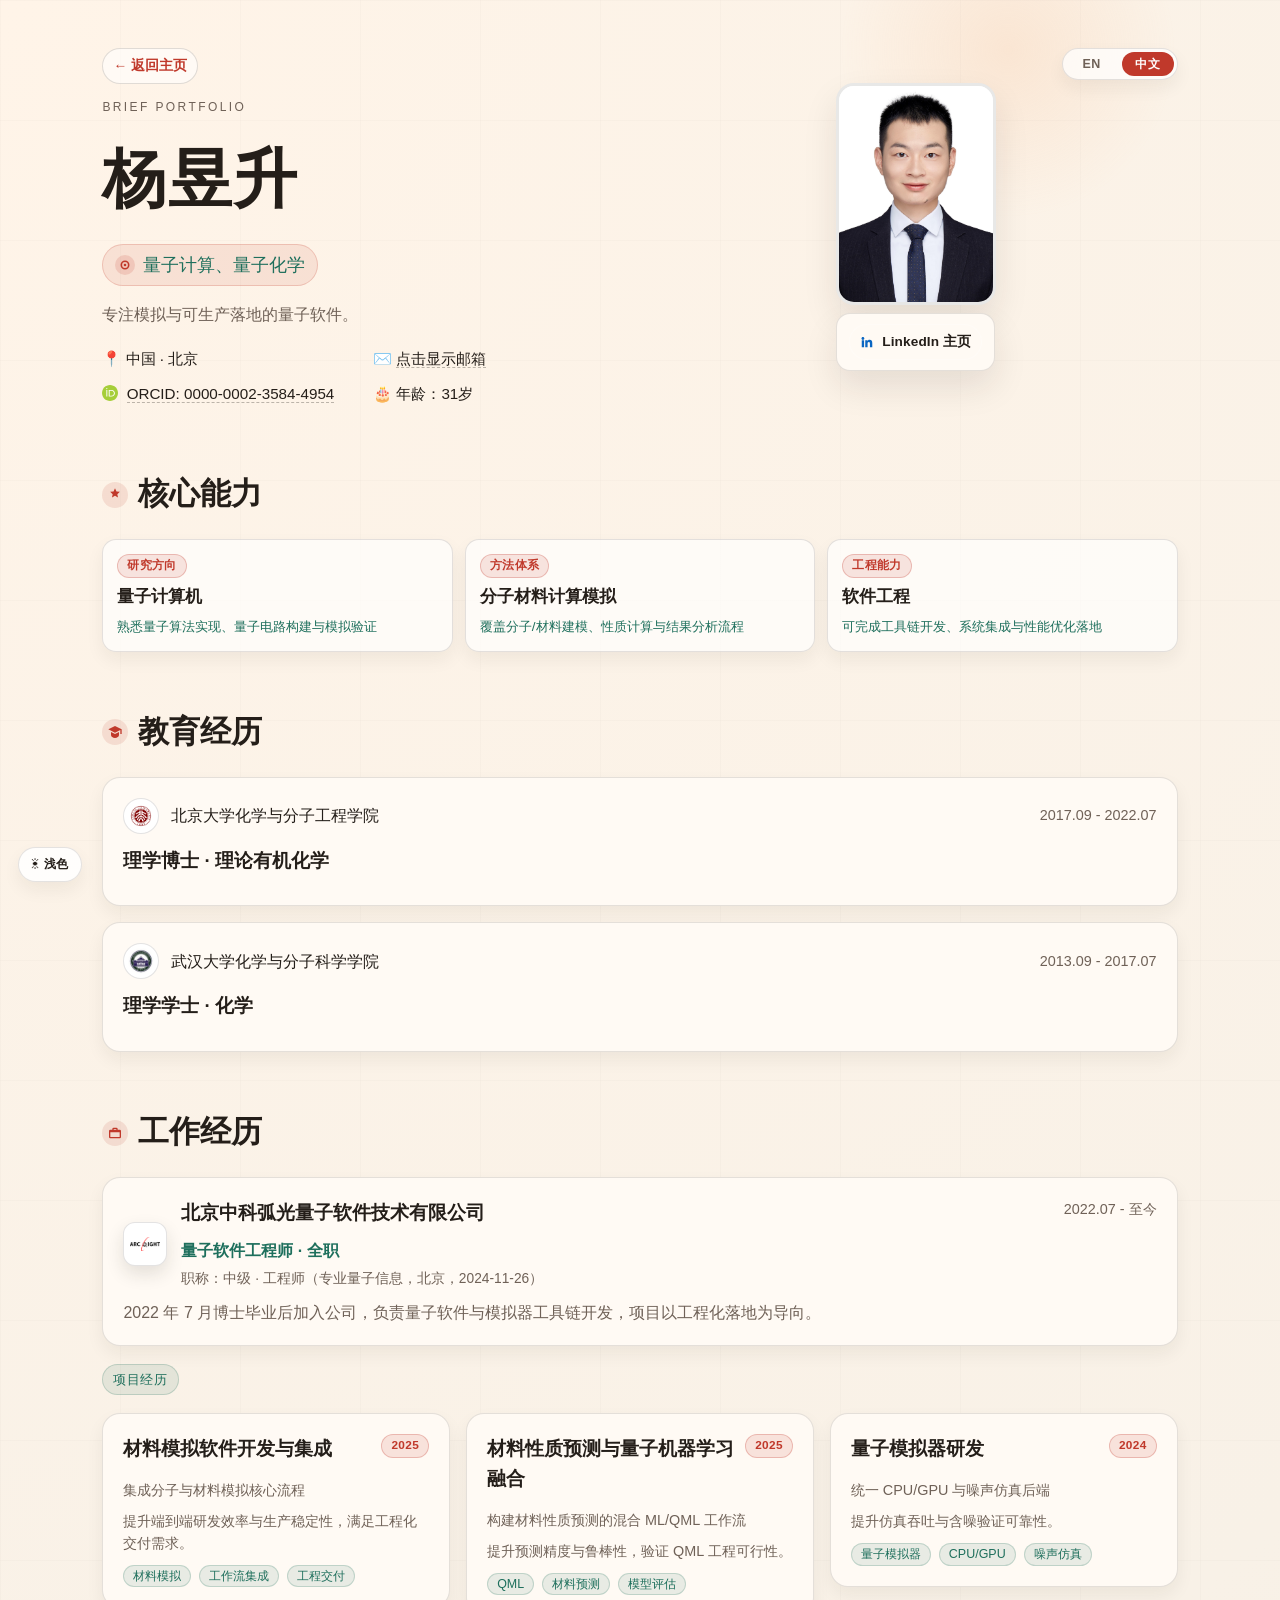
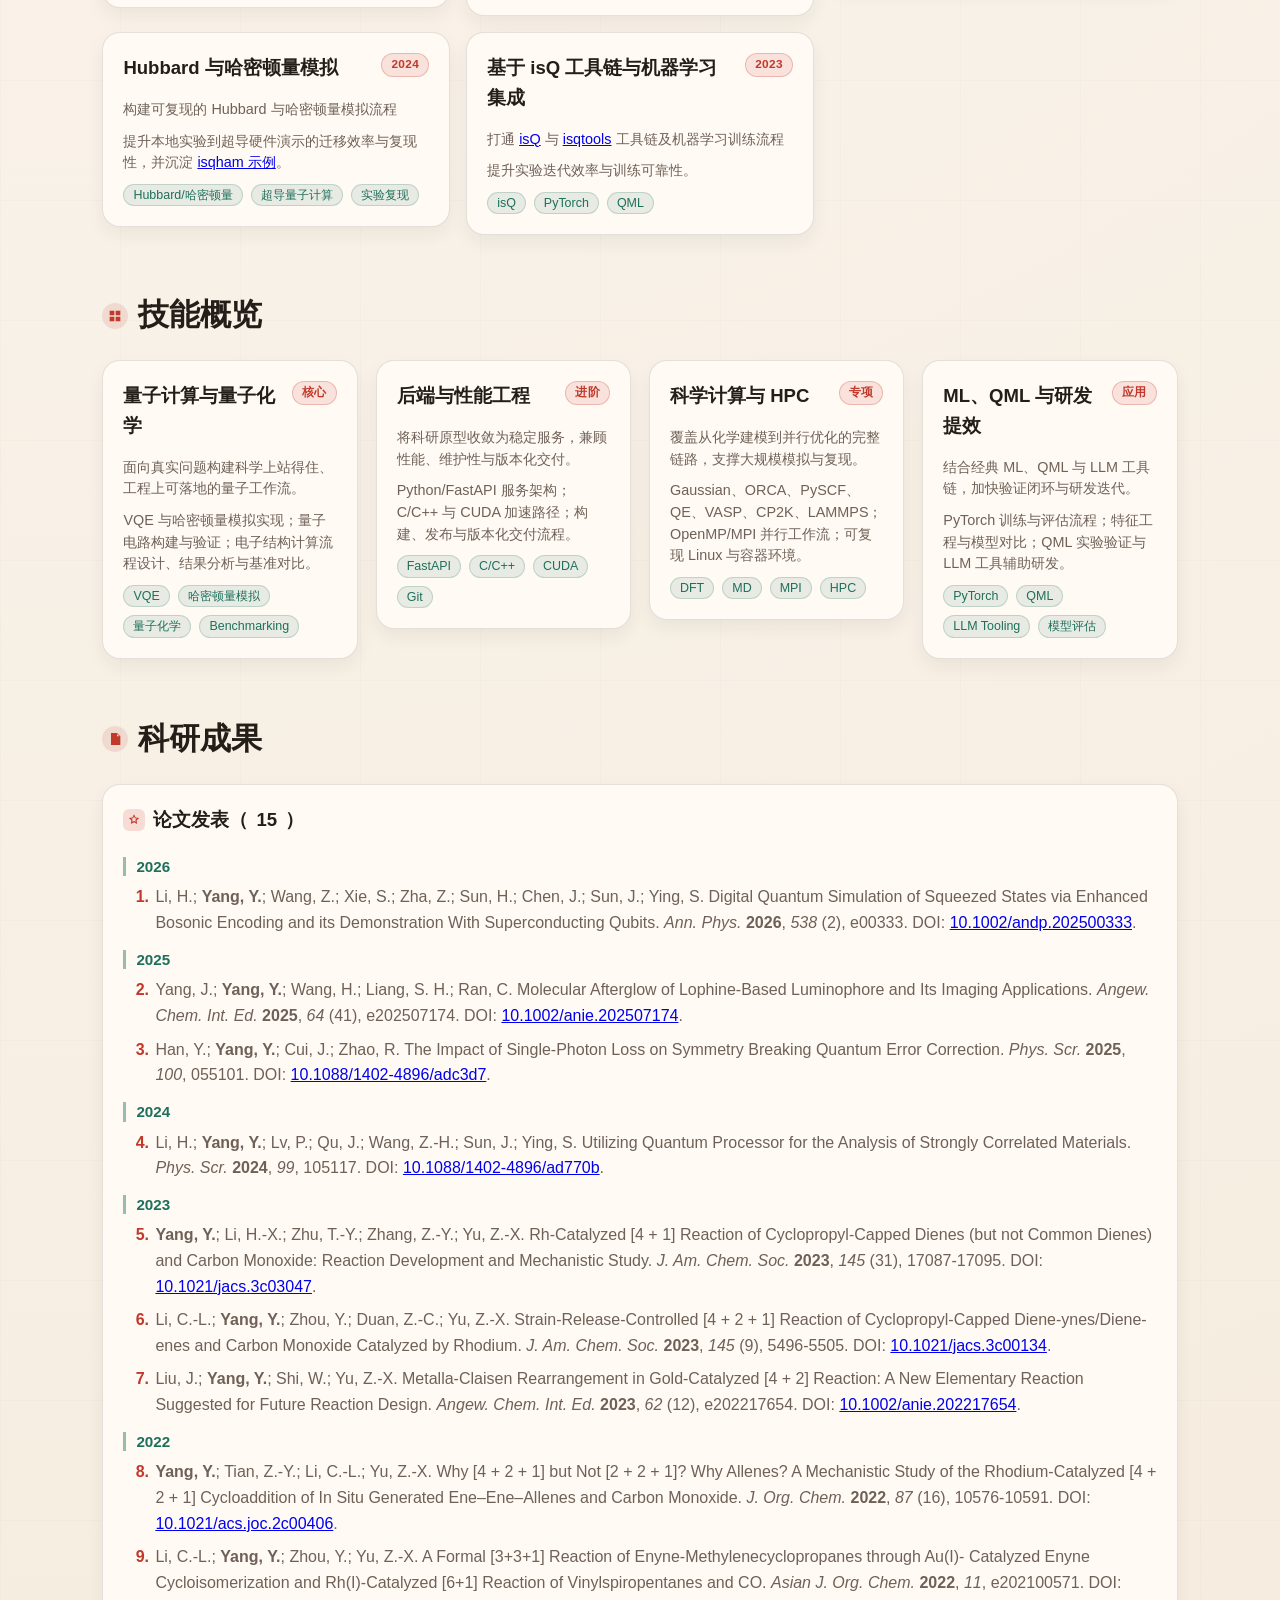
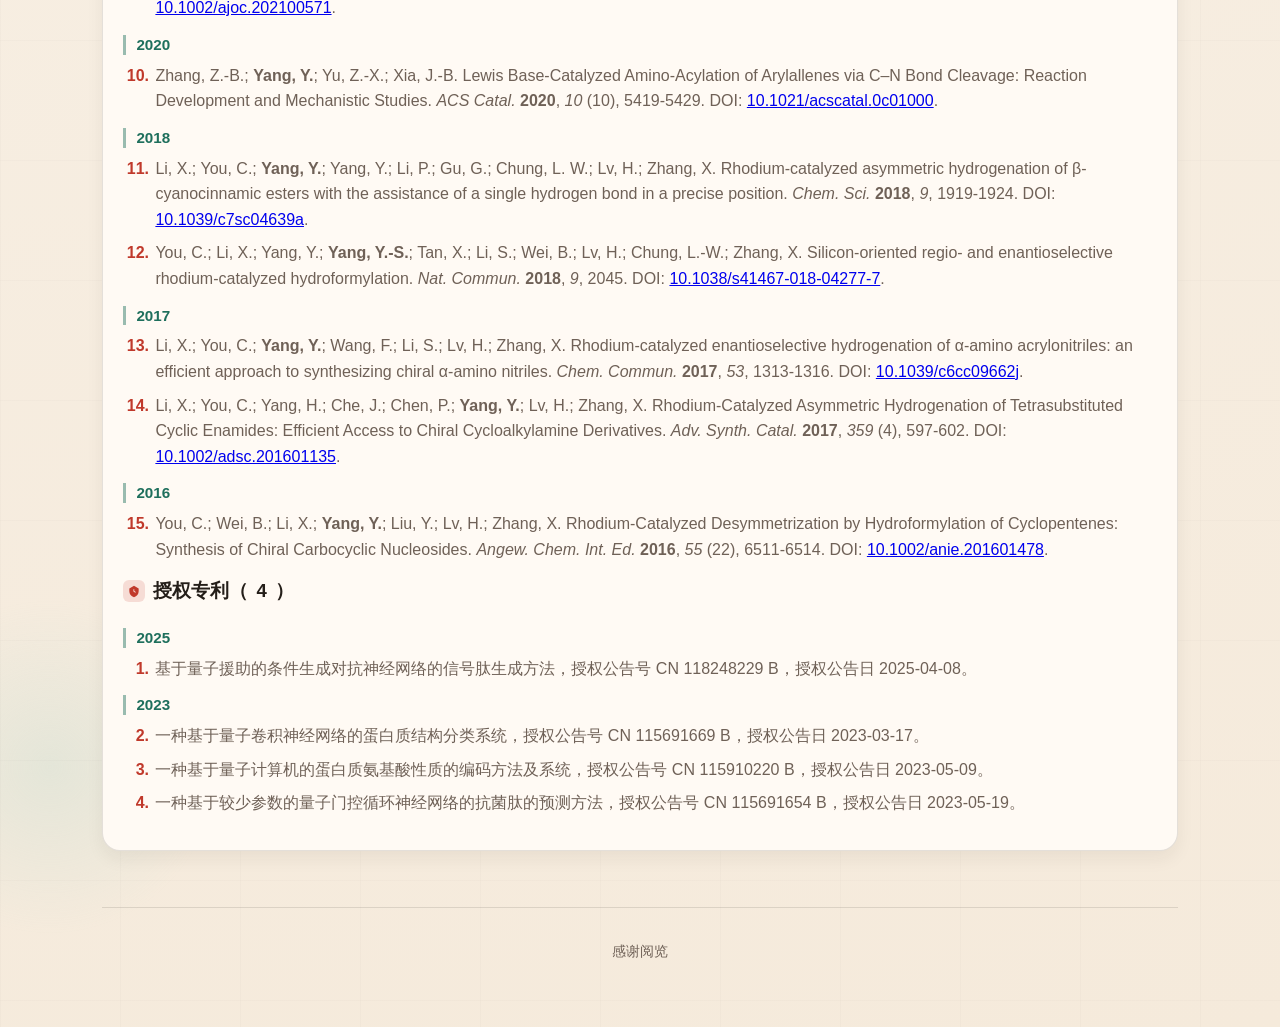
==== commit d638fee5: "feat: unify Expertise section CSS by removing nested card wrapper" ====
--- a/portfolio-zh.html
+++ b/portfolio-zh.html
@@ -126,7 +126,7 @@
           </h2>
         </div>
         <div class="timeline">
-          <article class="card reveal">
+          <div class="reveal">
             <ul class="focus-list">
               <li>
                 <div class="focus-list__head">
@@ -171,7 +171,7 @@
                 <span>可完成工具链开发、系统集成与性能优化落地</span>
               </li>
             </ul>
-          </article>
+          </div>
         </div>
       </section>
       <section class="section" id="education">
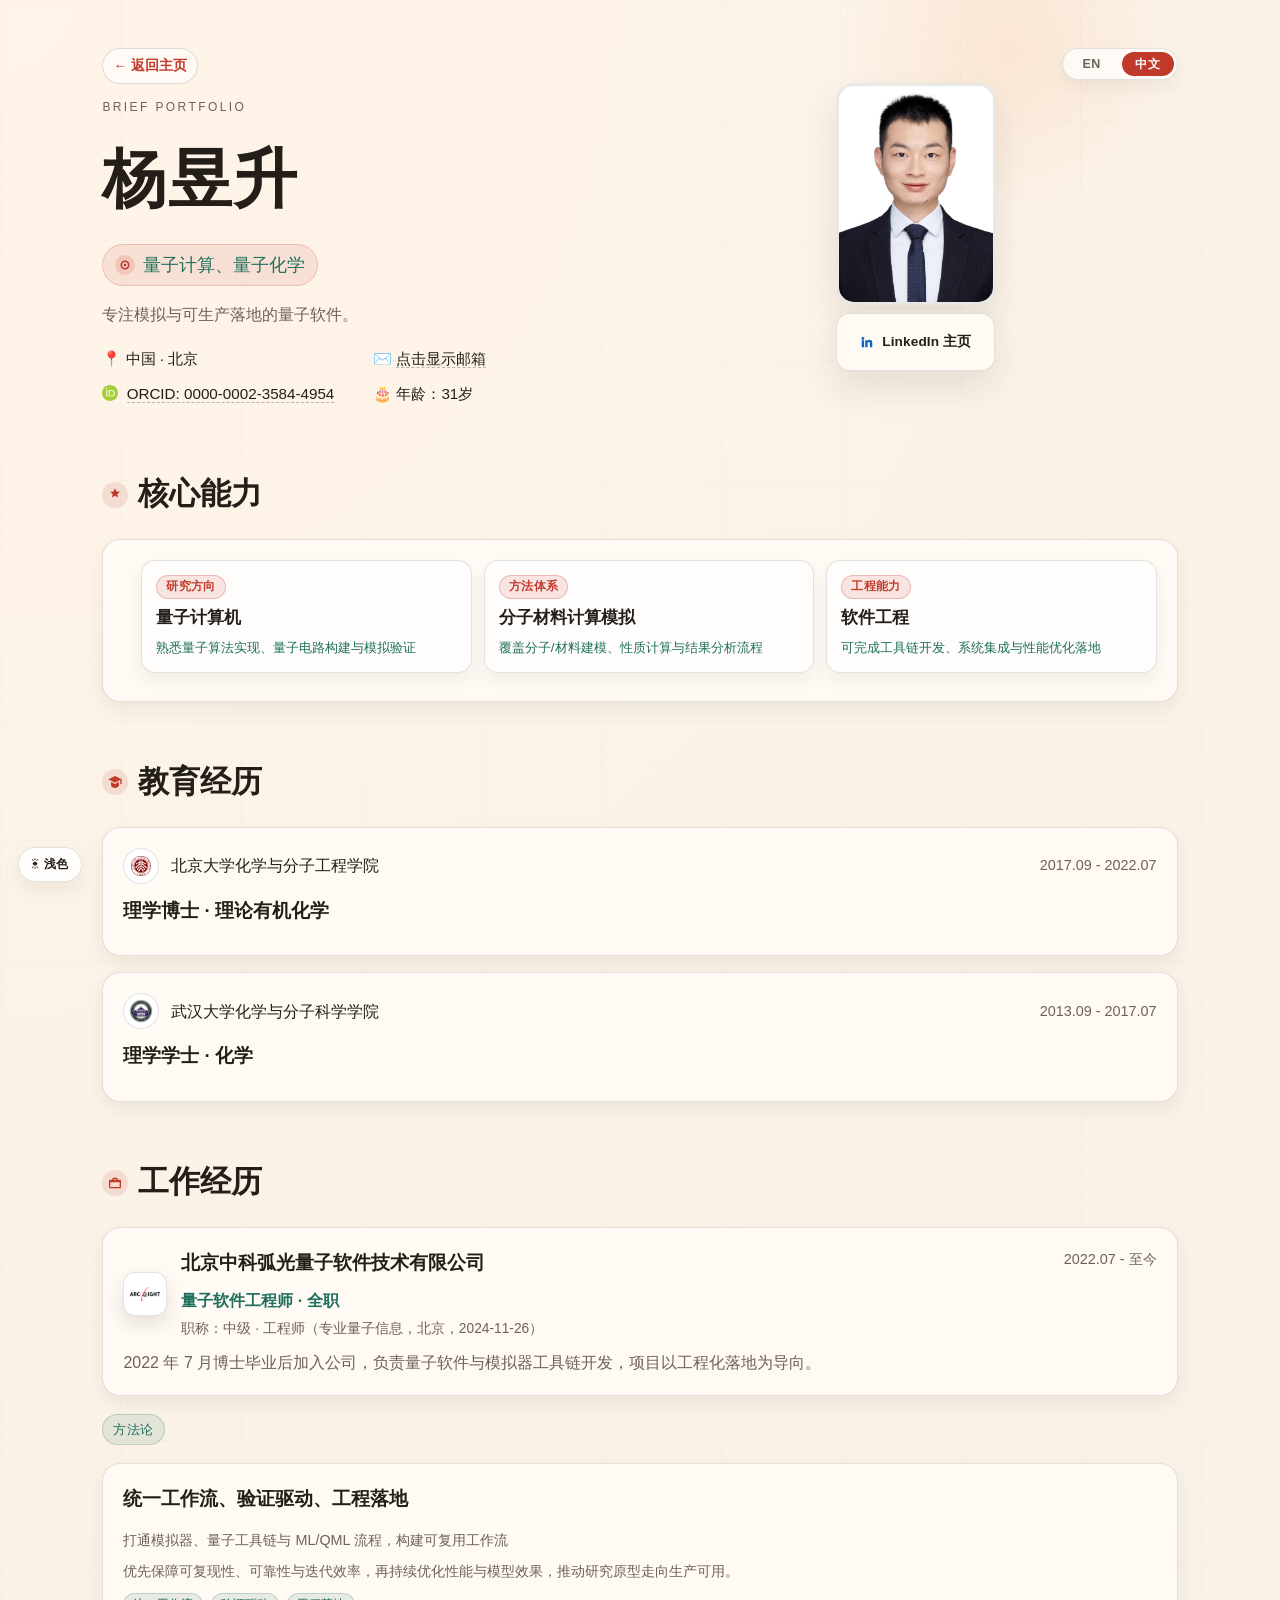
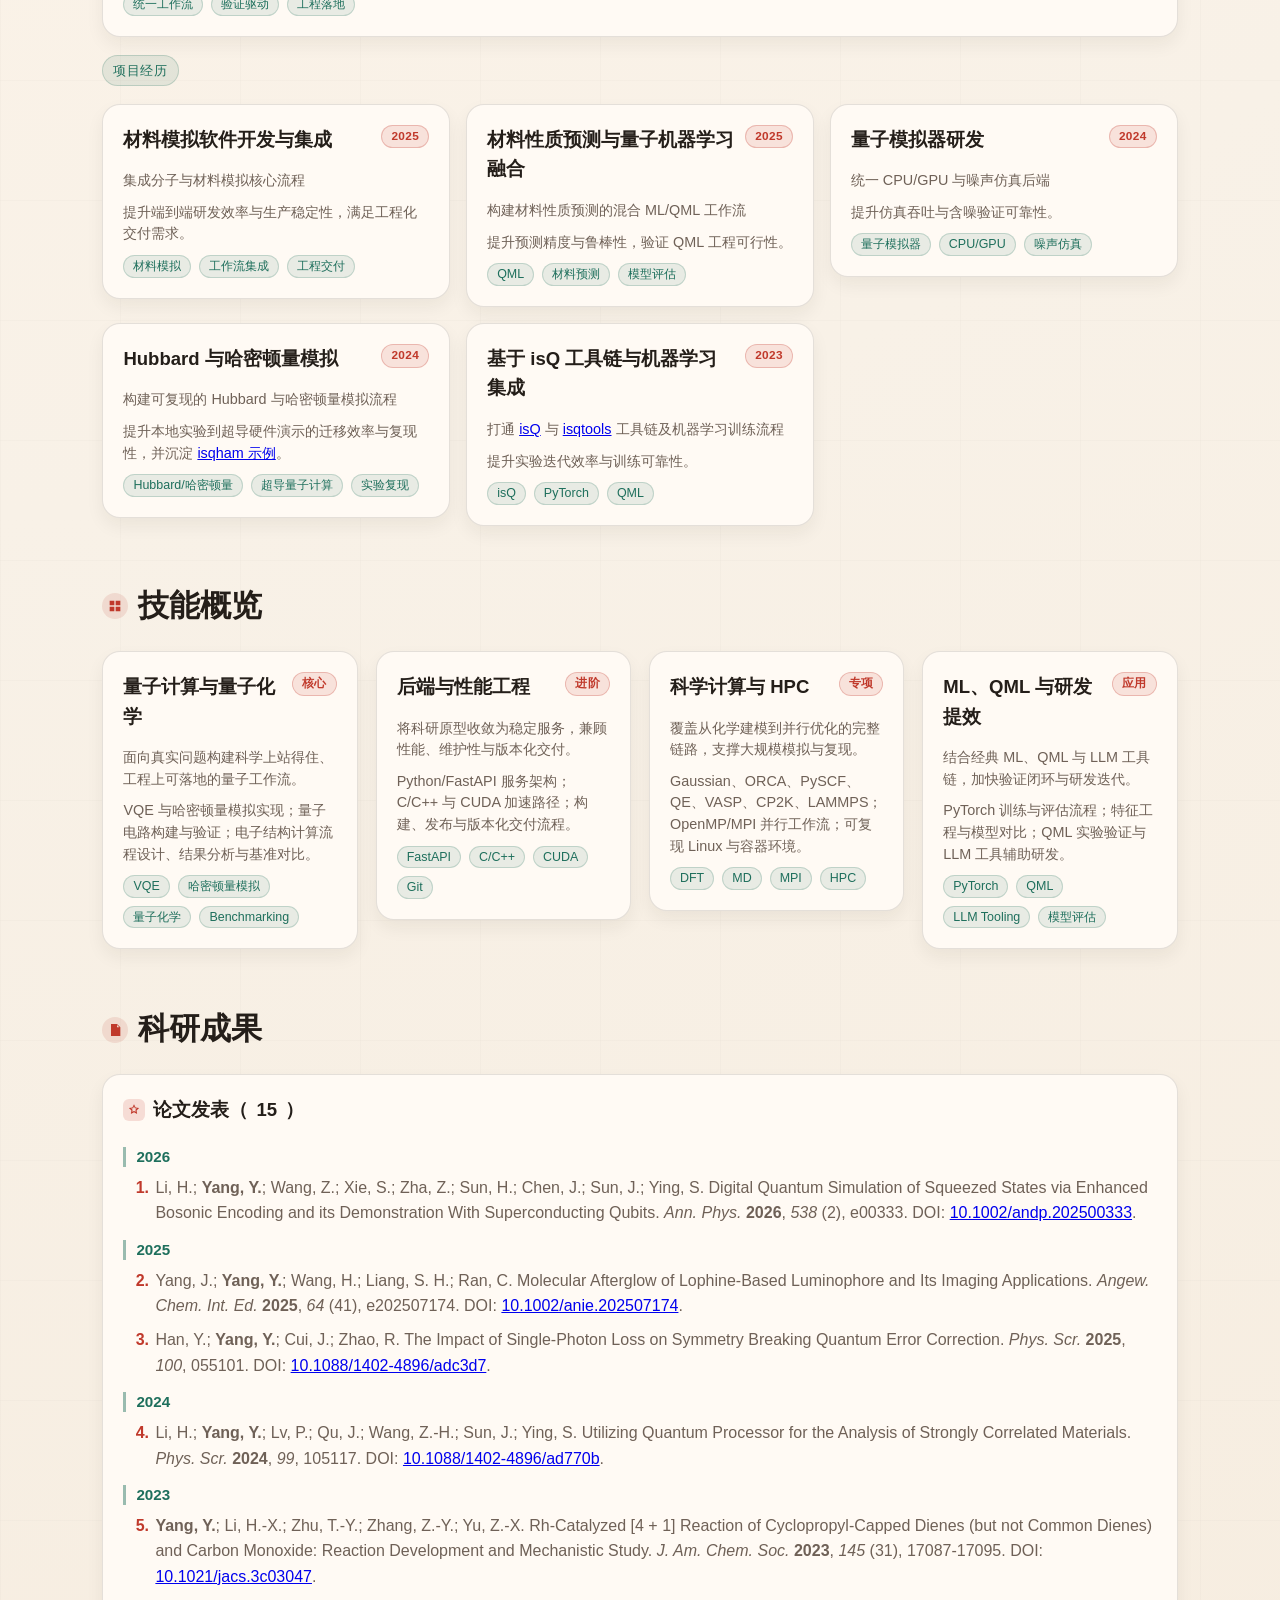
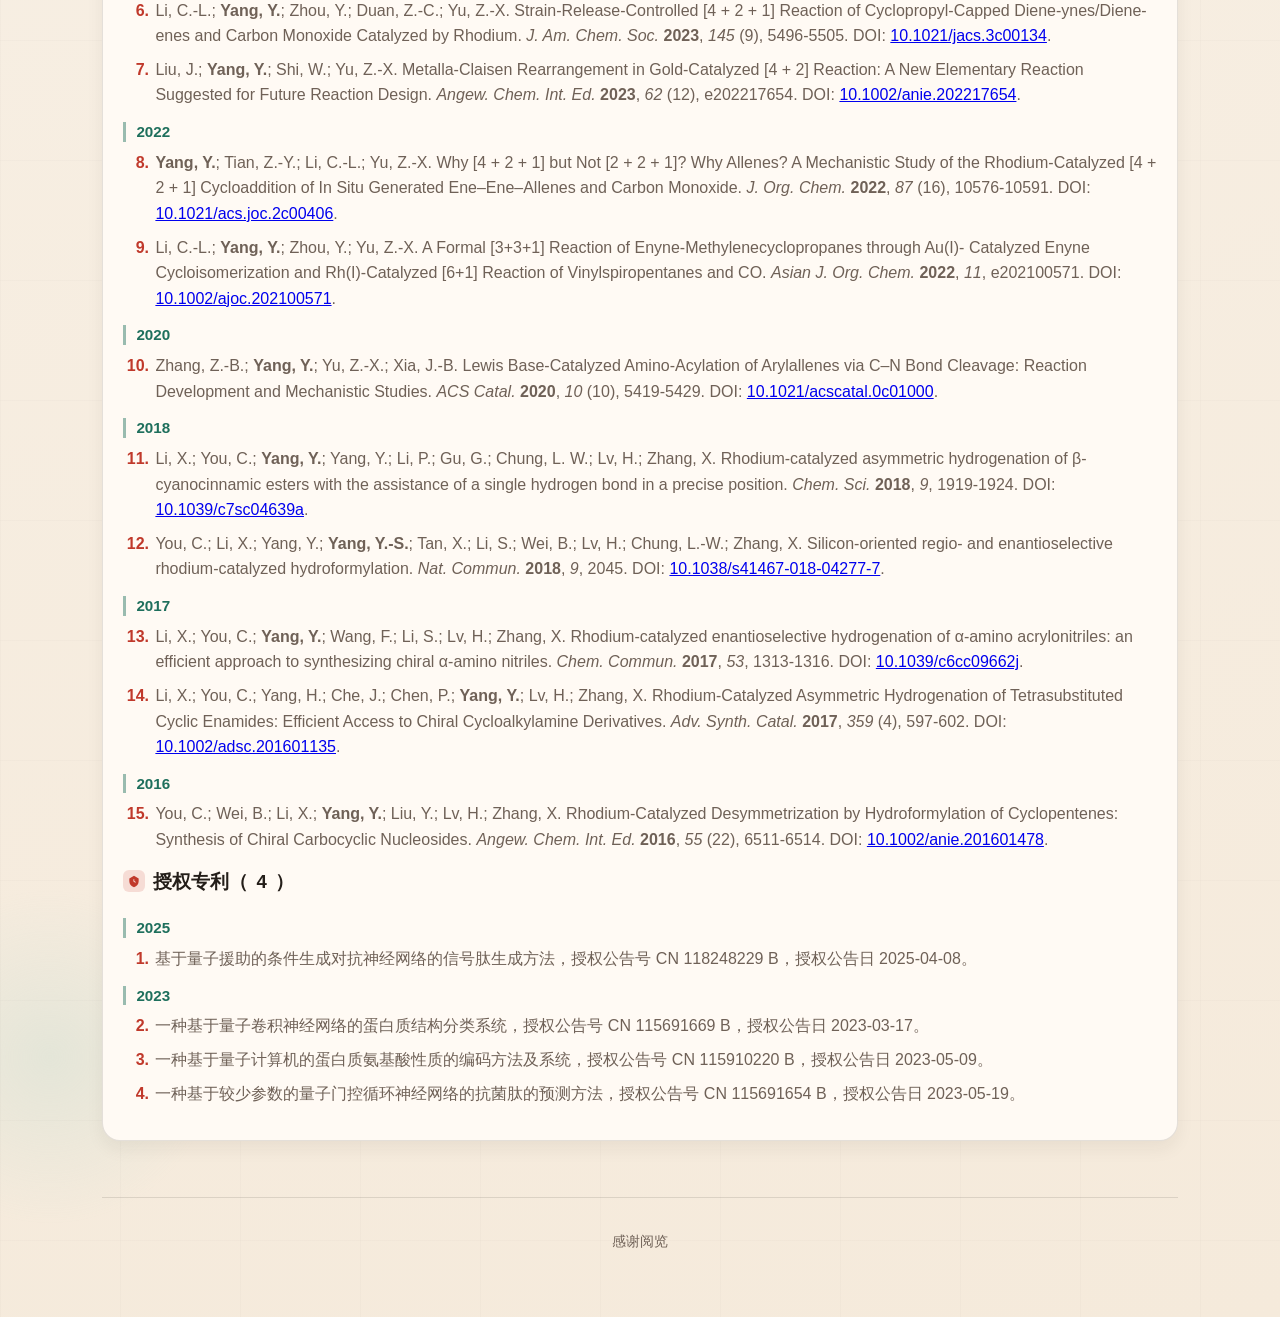
==== commit cf6c5c64: "feat: add methodology section to portfolio pages" ====
--- a/portfolio-zh.html
+++ b/portfolio-zh.html
@@ -126,7 +126,7 @@
           </h2>
         </div>
         <div class="timeline">
-          <div class="reveal">
+          <article class="card reveal">
             <ul class="focus-list">
               <li>
                 <div class="focus-list__head">
@@ -171,7 +171,7 @@
                 <span>可完成工具链开发、系统集成与性能优化落地</span>
               </li>
             </ul>
-          </div>
+          </article>
         </div>
       </section>
       <section class="section" id="education">
@@ -260,6 +260,25 @@
                 2022 年 7
                 月博士毕业后加入公司，负责量子软件与模拟器工具链开发，项目以工程化落地为导向。
               </p>
+            </article>
+            <div class="experience-label">方法论</div>
+            <article class="card reveal experience-project">
+              <div class="project-head">
+                <div class="project-title-row">
+                  <h3>统一工作流、验证驱动、工程落地</h3>
+                </div>
+                <p class="project-meta">
+                  打通模拟器、量子工具链与 ML/QML 流程，构建可复用工作流
+                </p>
+              </div>
+              <p class="project-summary">
+                优先保障可复现性、可靠性与迭代效率，再持续优化性能与模型效果，推动研究原型走向生产可用。
+              </p>
+              <div class="project-tags">
+                <span>统一工作流</span>
+                <span>验证驱动</span>
+                <span>工程落地</span>
+              </div>
             </article>
             <div class="experience-label">项目经历</div>
             <div class="experience-projects">
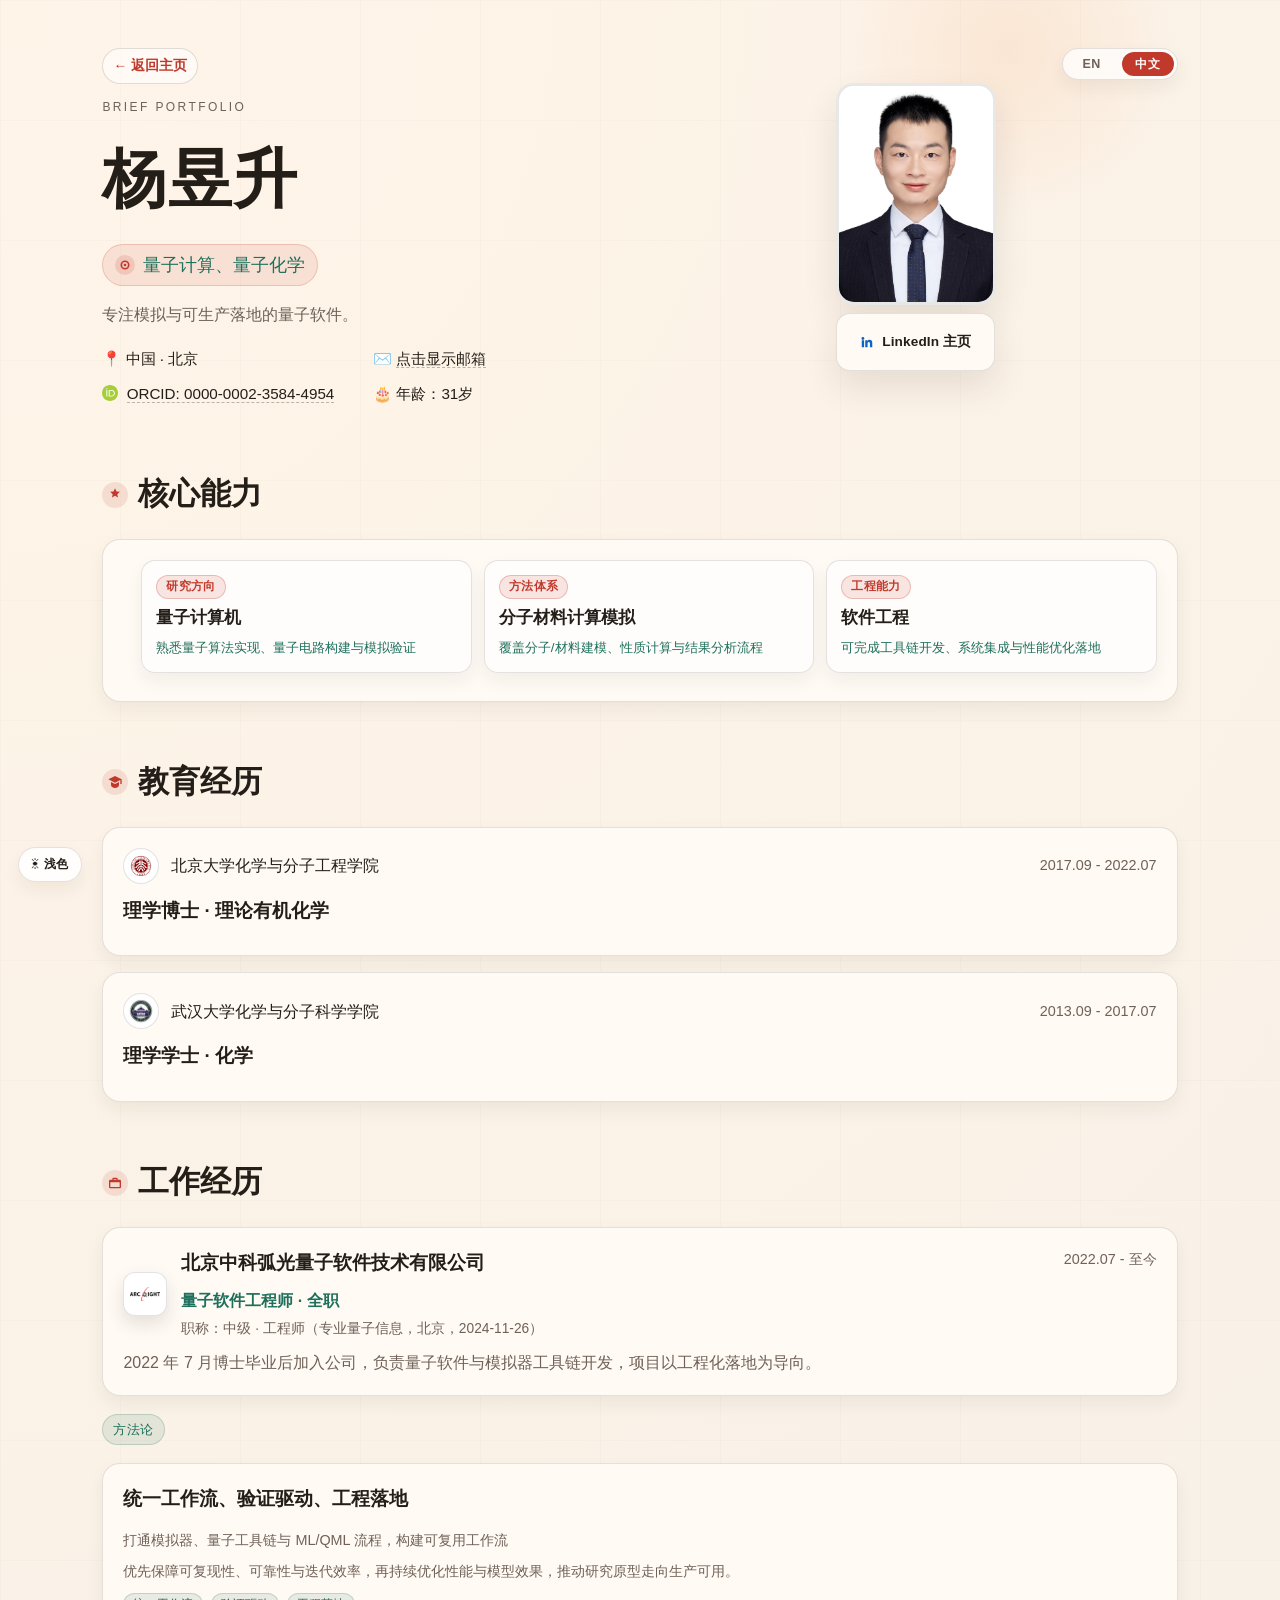
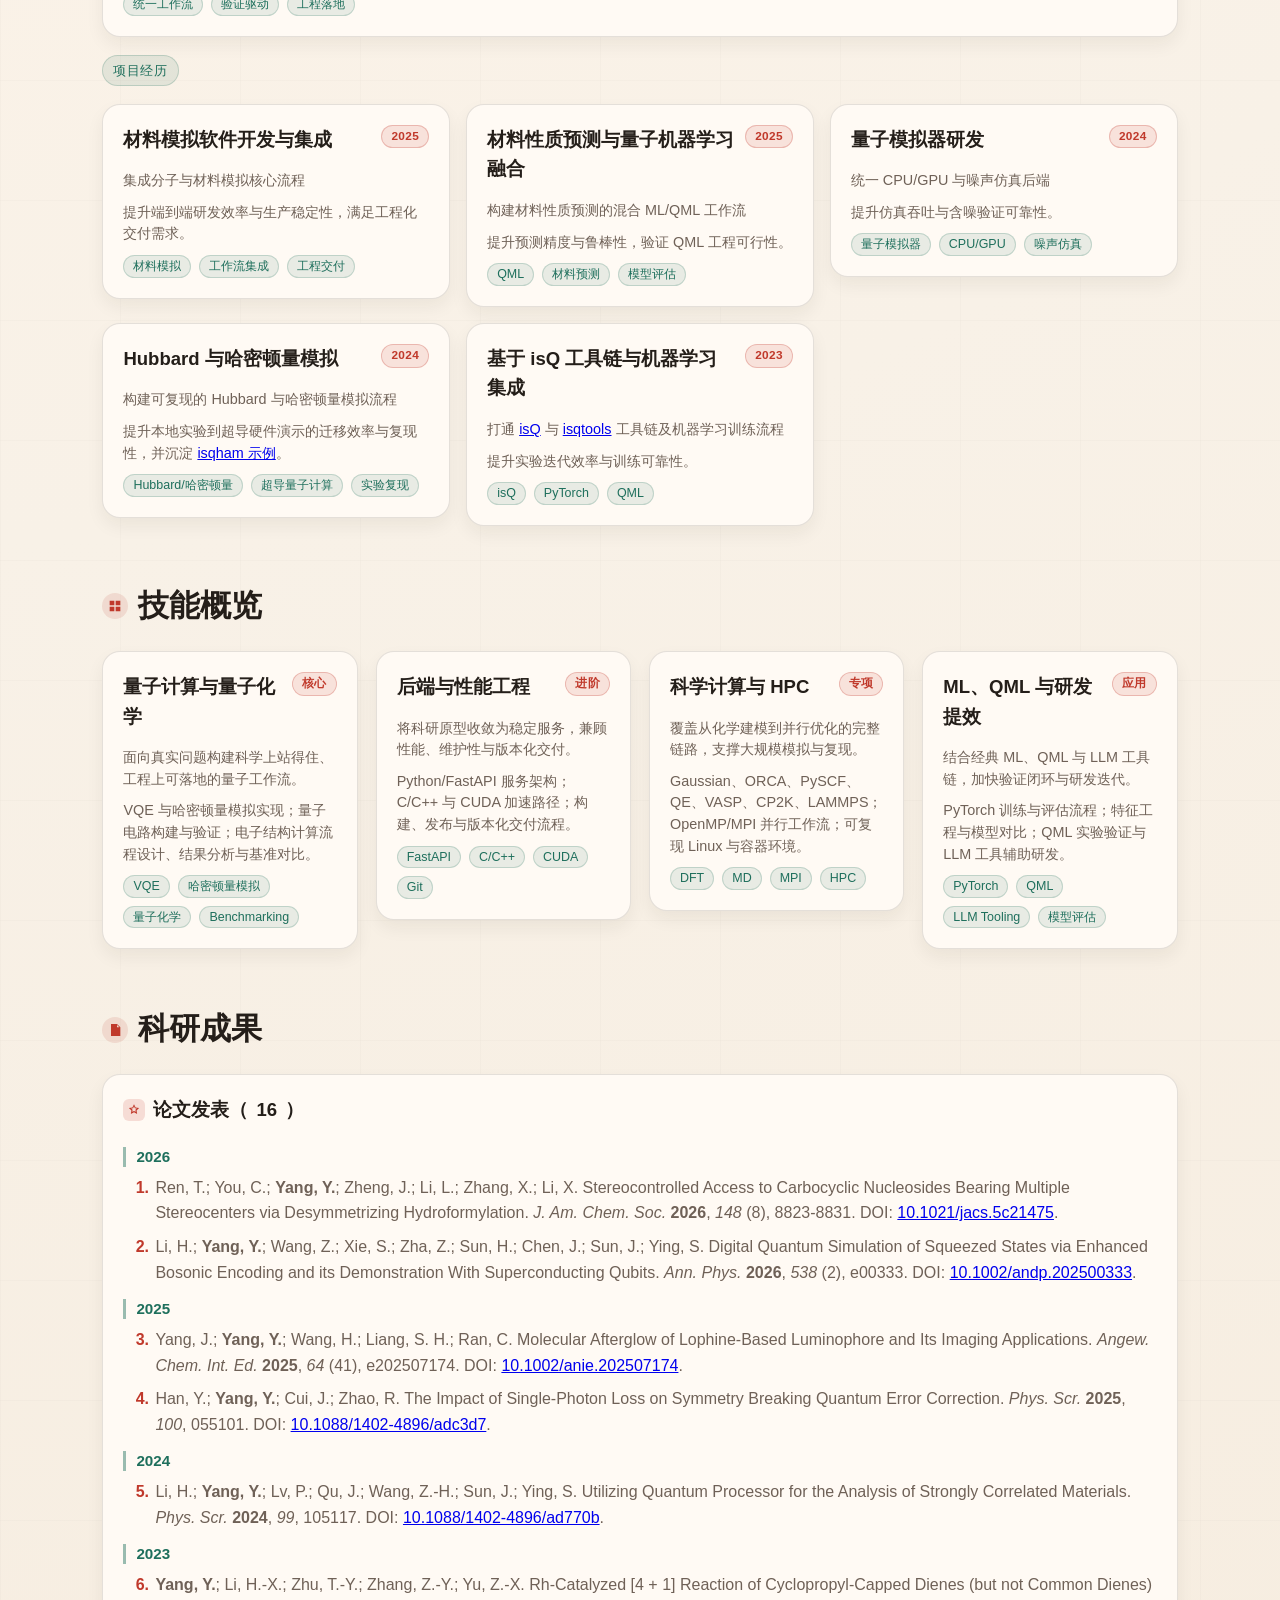
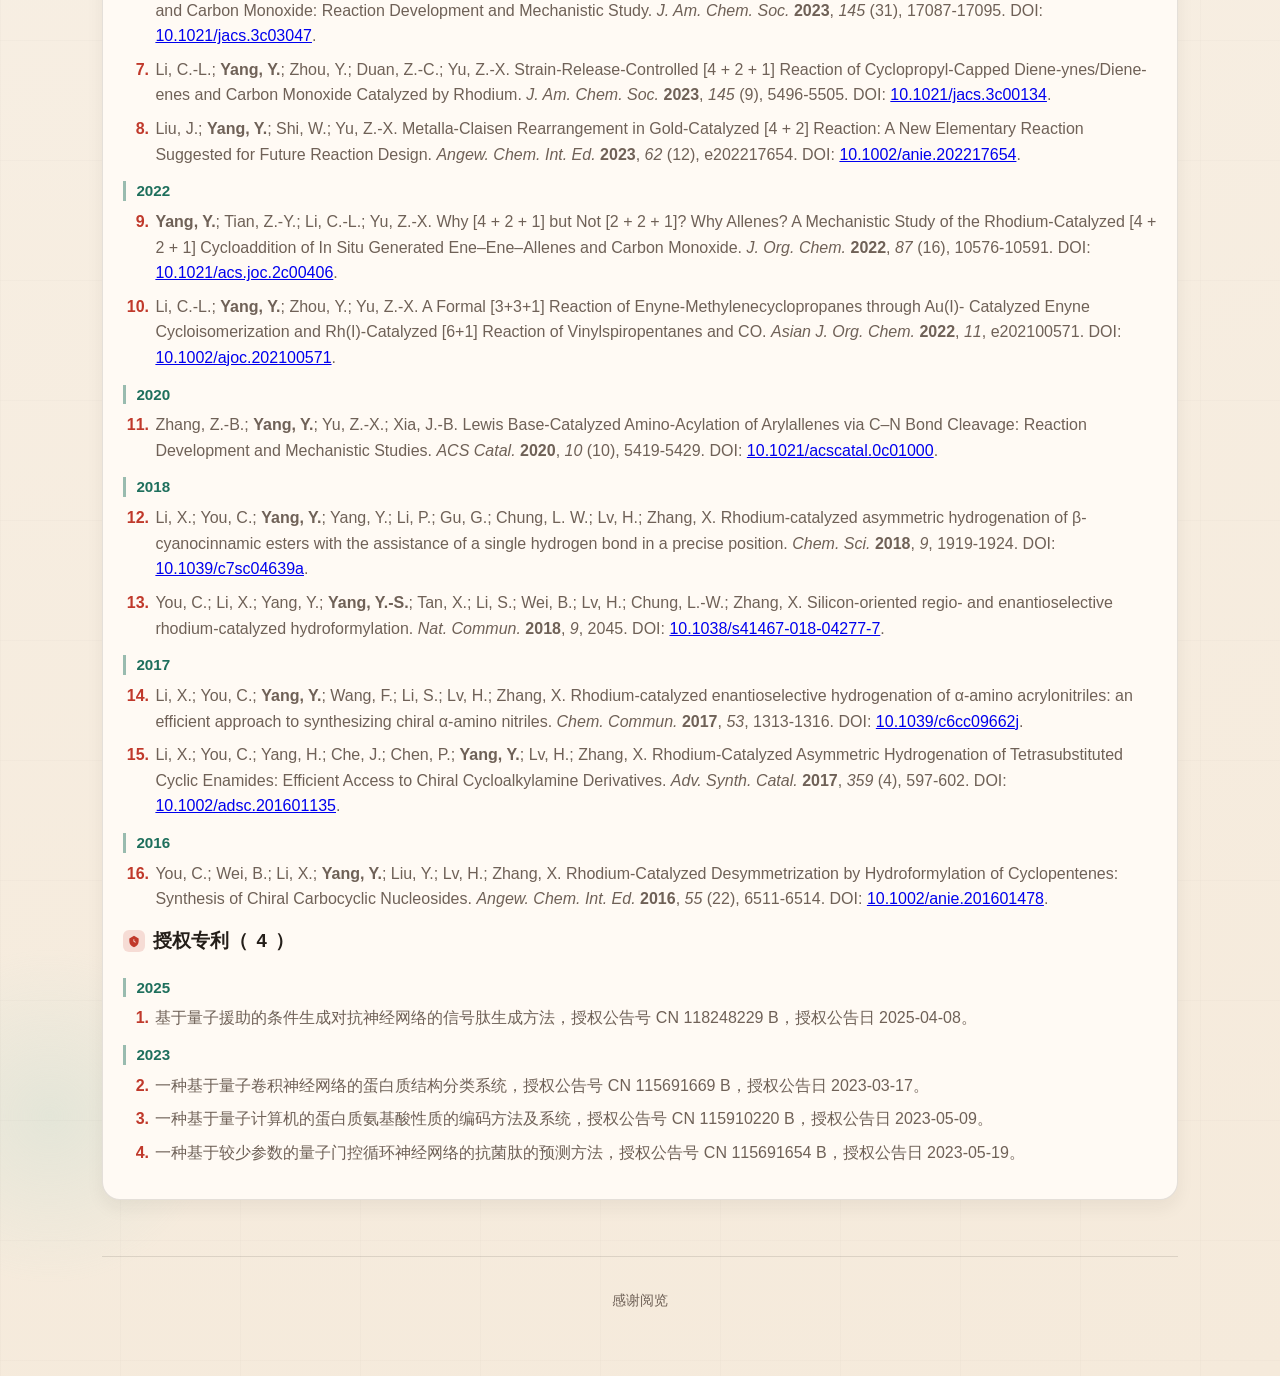
==== commit 781930f2: "feat: add new JACS 2026 paper to publications list" ====
--- a/portfolio-zh.html
+++ b/portfolio-zh.html
@@ -524,6 +524,16 @@
               <h4>2026</h4>
               <ol class="result-list">
                 <li>
+                  Ren, T.; You, C.; <strong>Yang, Y.</strong>; Zheng, J.; Li,
+                  L.; Zhang, X.; Li, X. Stereocontrolled Access to Carbocyclic
+                  Nucleosides Bearing Multiple Stereocenters via Desymmetrizing
+                  Hydroformylation. <em>J. Am. Chem. Soc.</em>
+                  <strong>2026</strong>, <em>148</em> (8), 8823-8831. DOI:
+                  <a href="https://doi.org/10.1021/jacs.5c21475"
+                    >10.1021/jacs.5c21475</a
+                  >.
+                </li>
+                <li>
                   Li, H.; <strong>Yang, Y.</strong>; Wang, Z.; Xie, S.; Zha, Z.;
                   Sun, H.; Chen, J.; Sun, J.; Ying, S. Digital Quantum
                   Simulation of Squeezed States via Enhanced Bosonic Encoding
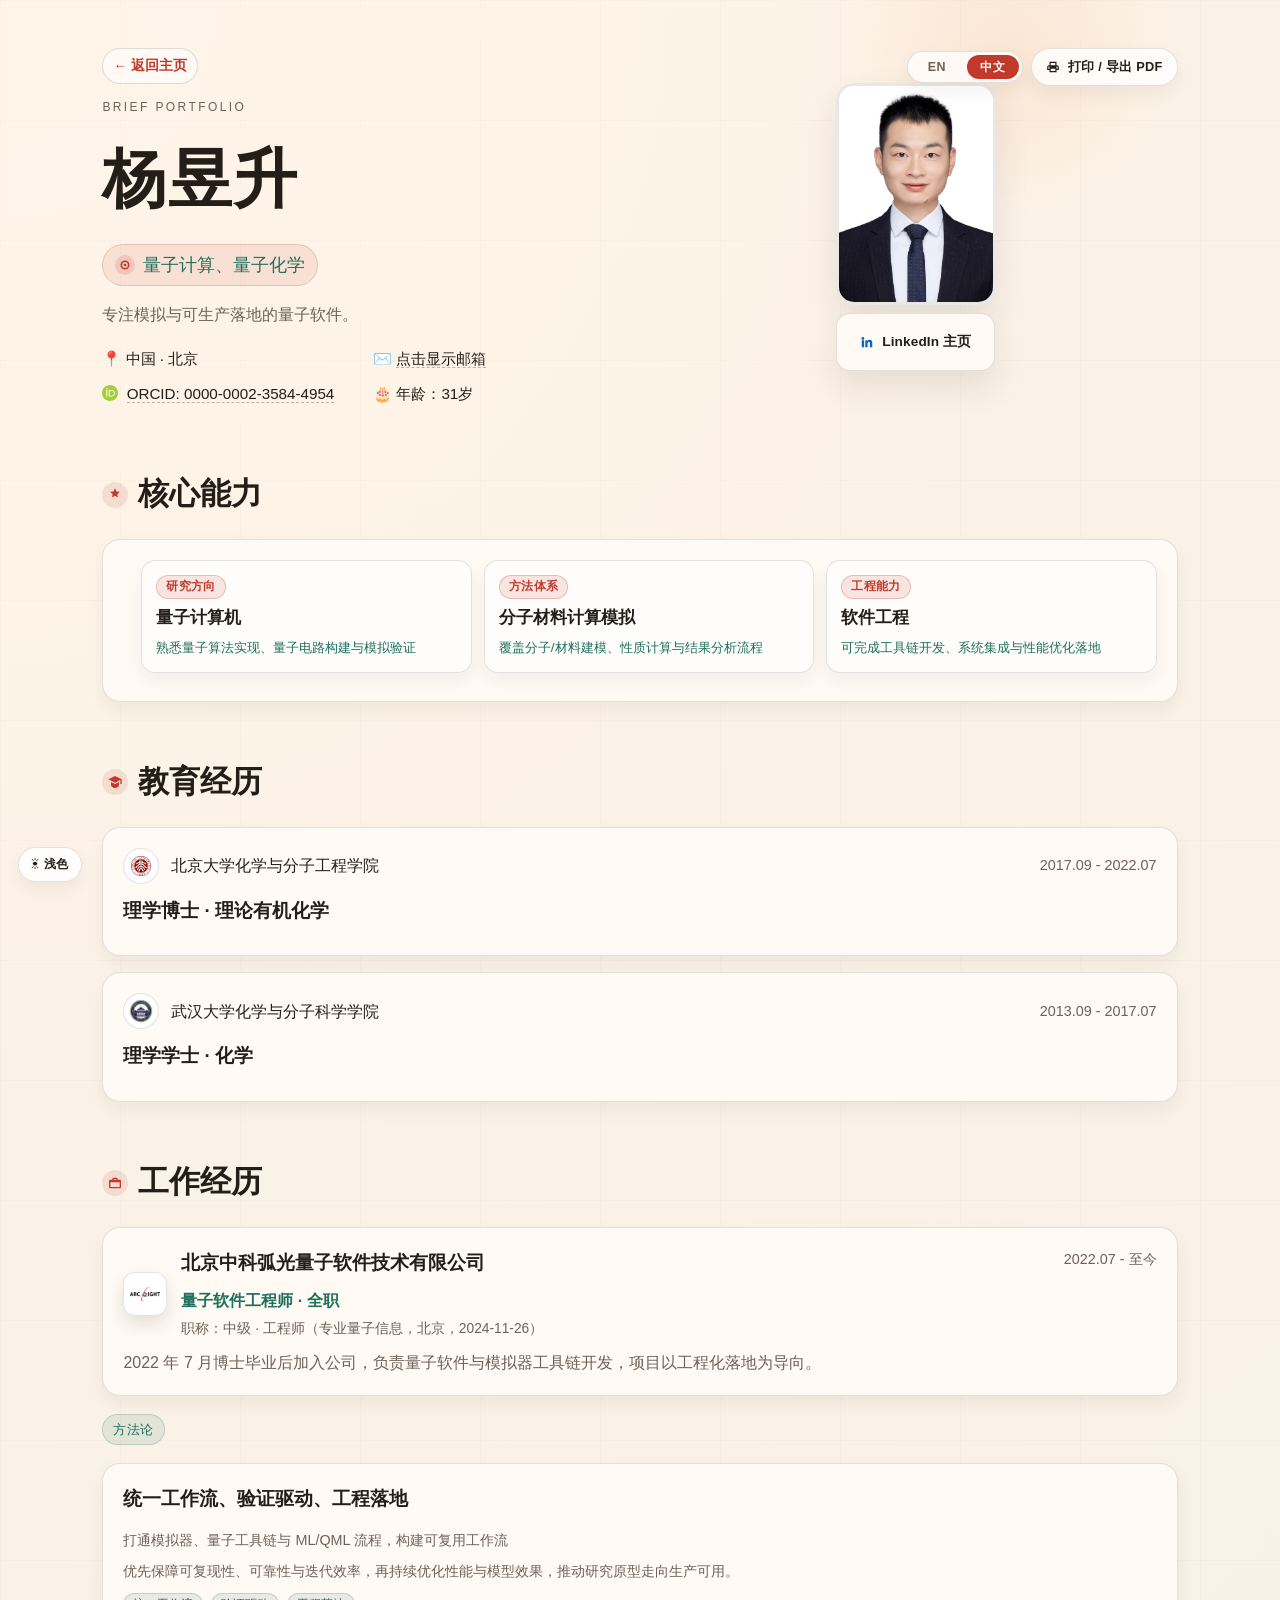
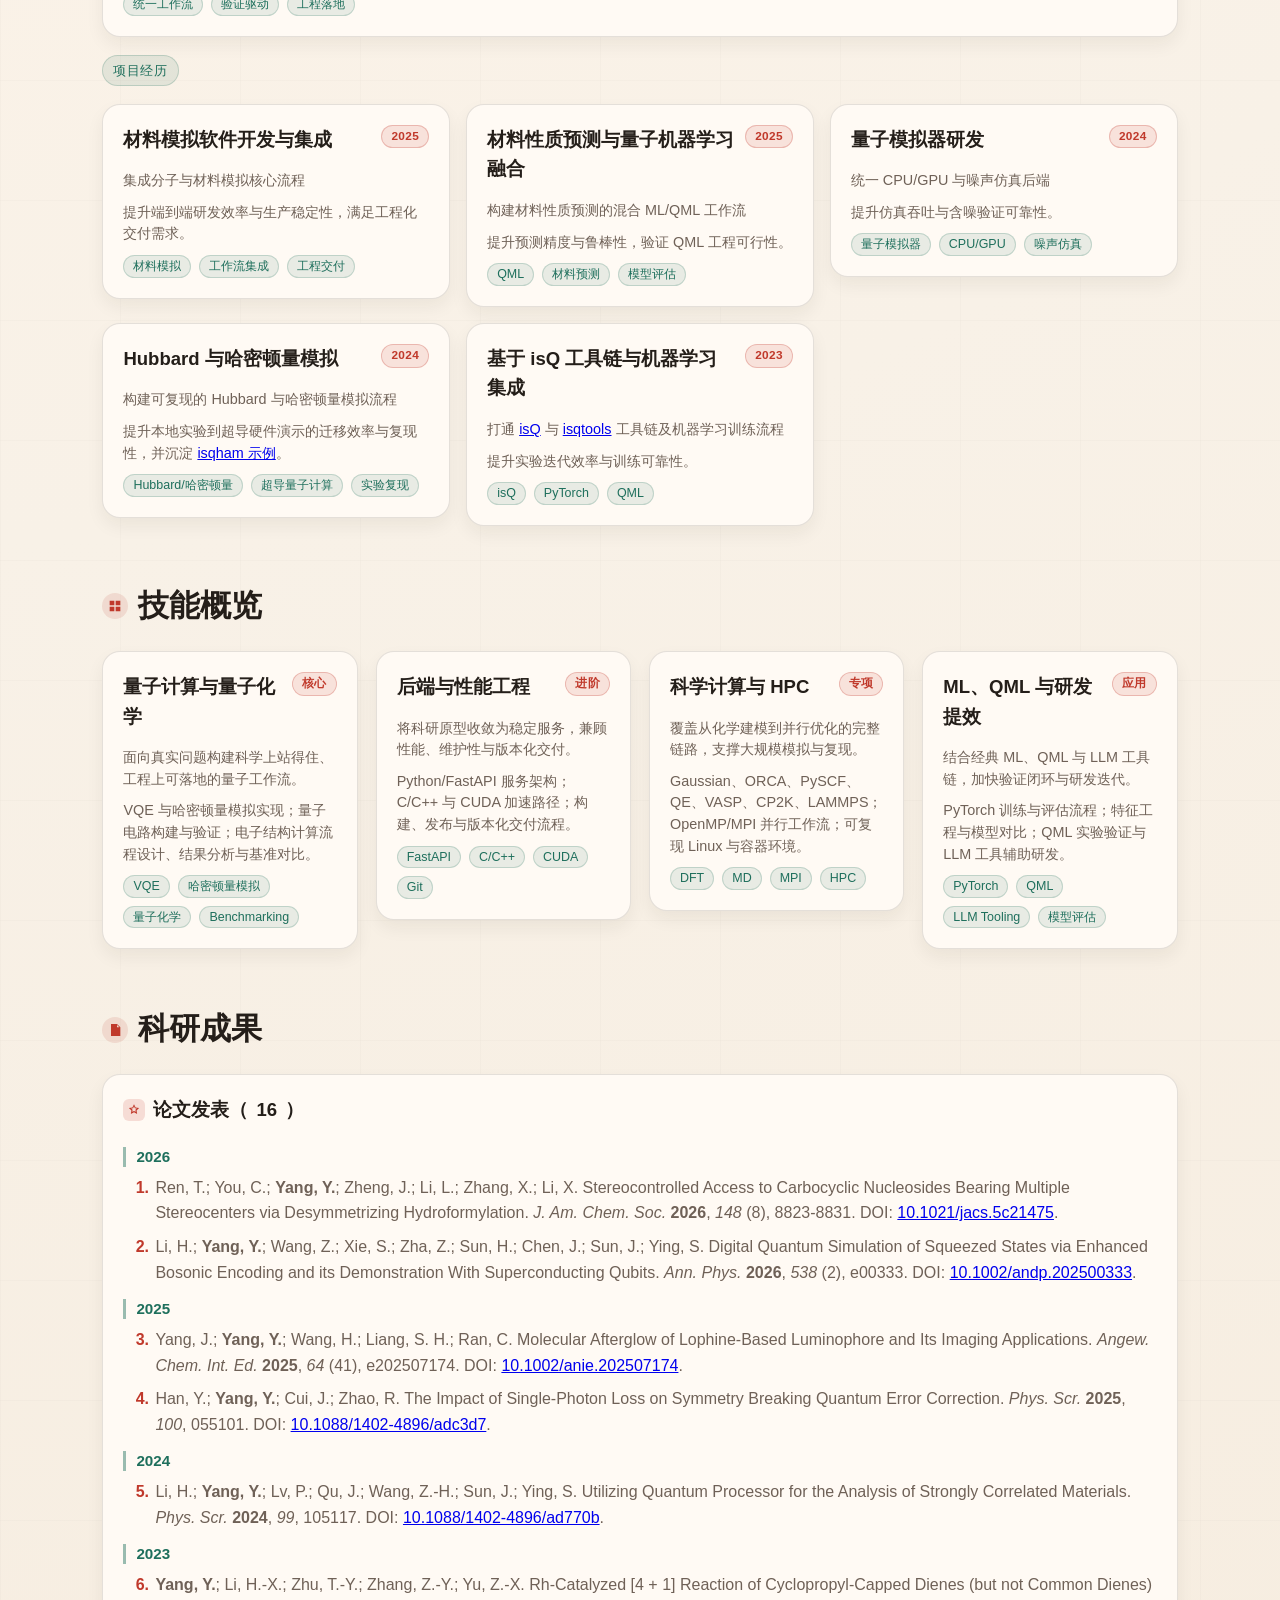
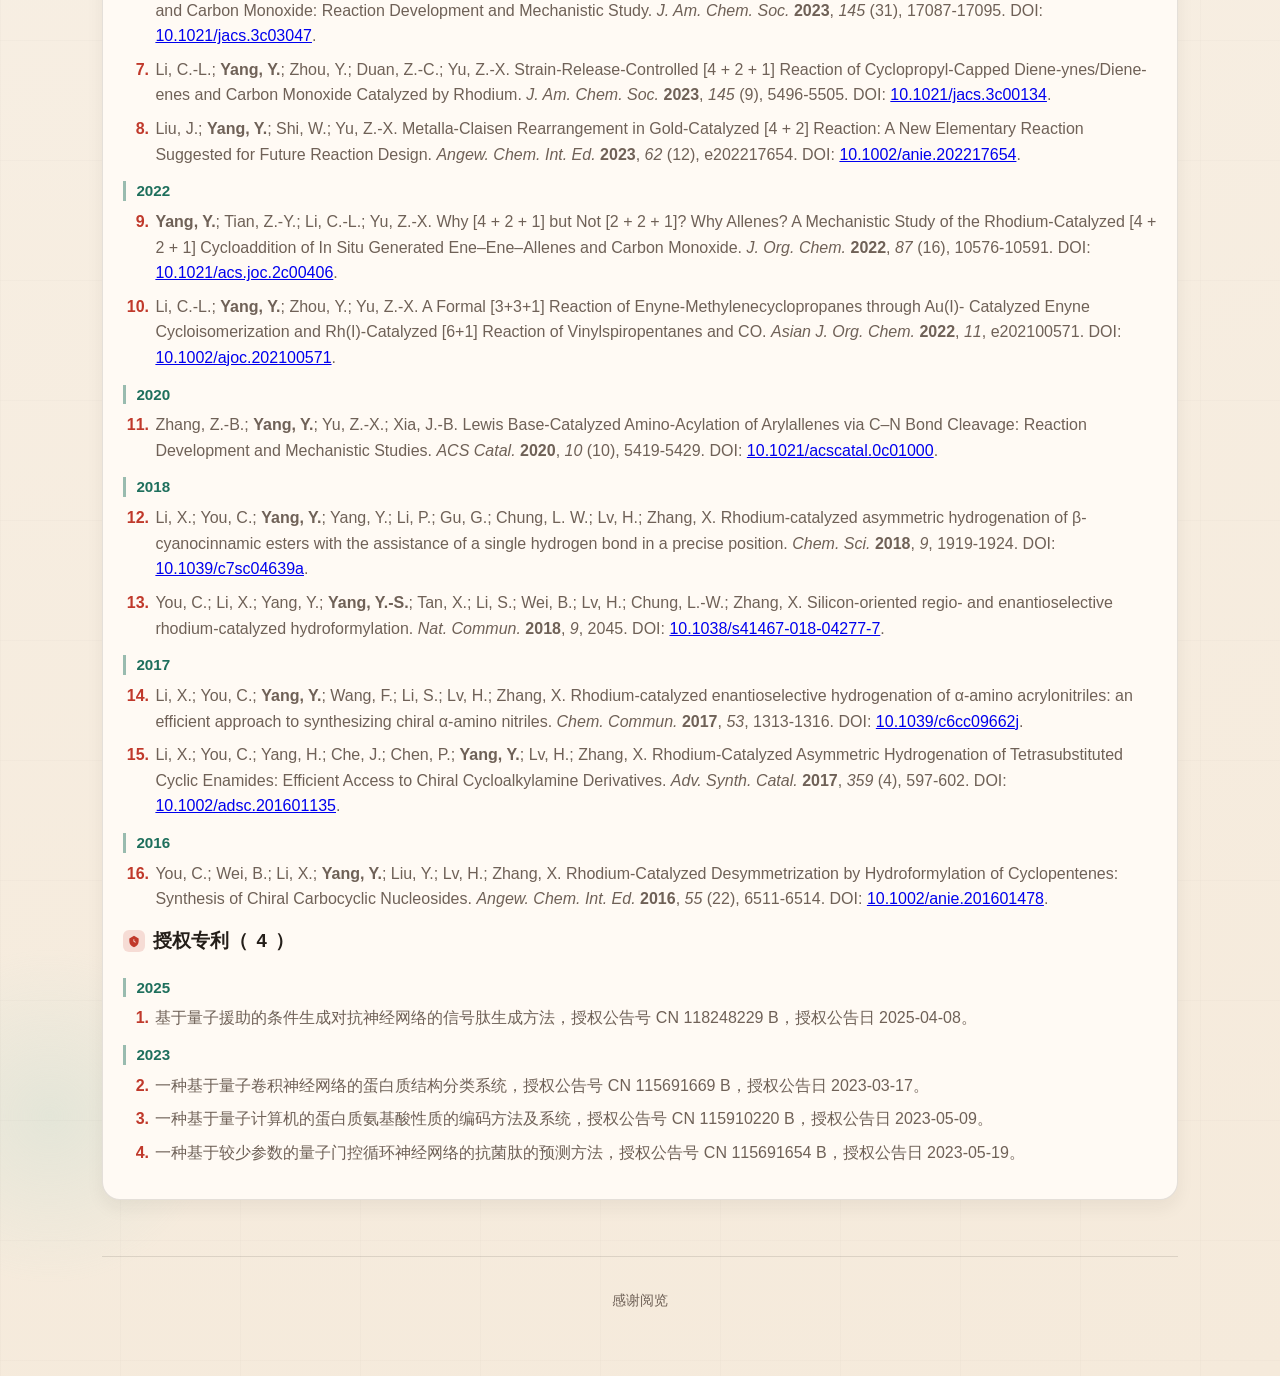
==== commit 75d11217: "feat: add print/PDF export support to portfolio pages Add a Print/Export PDF button in the hero sect" ====
--- a/portfolio-zh.html
+++ b/portfolio-zh.html
@@ -40,6 +40,14 @@
             >中文</a
           >
         </div>
+        <button class="hero__print-button js-print-page" type="button">
+          <svg viewBox="0 0 24 24" aria-hidden="true">
+            <path
+              d="M6 9V3h12v6h1a3 3 0 013 3v5h-4v4H6v-4H2v-5a3 3 0 013-3h1zm2-4v4h8V5H8zm8 10H8v4h8v-4zm2 0h2v-3a1 1 0 00-1-1h-1v4zM6 15v-4H5a1 1 0 00-1 1v3h2z"
+            />
+          </svg>
+          打印 / 导出 PDF
+        </button>
       </div>
       <div class="hero__content">
         <div class="hero__nav">
--- a/assets/css/portfolio/index.css
+++ b/assets/css/portfolio/index.css
@@ -4,3 +4,4 @@
 @import url("./results.css");
 @import url("./highlights.css");
 @import url("./utilities.css");
+@import url("./print.css");
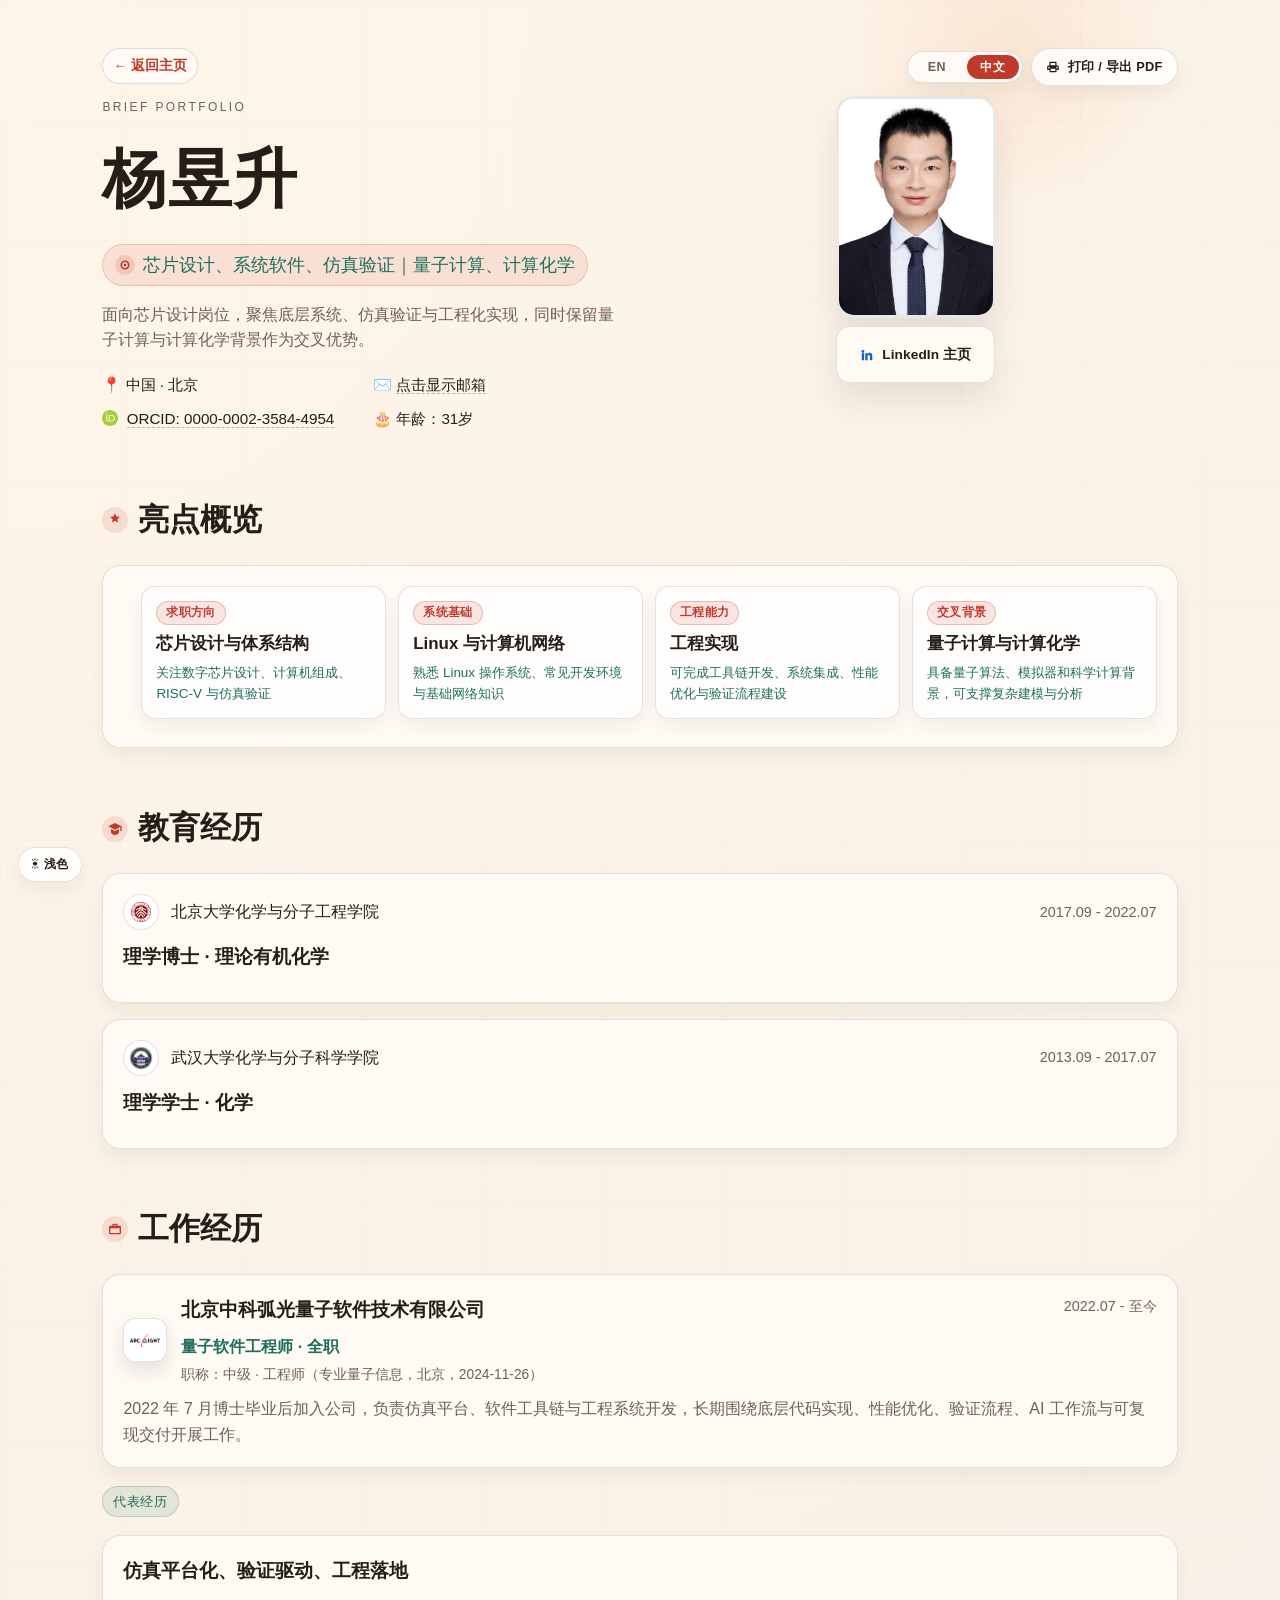
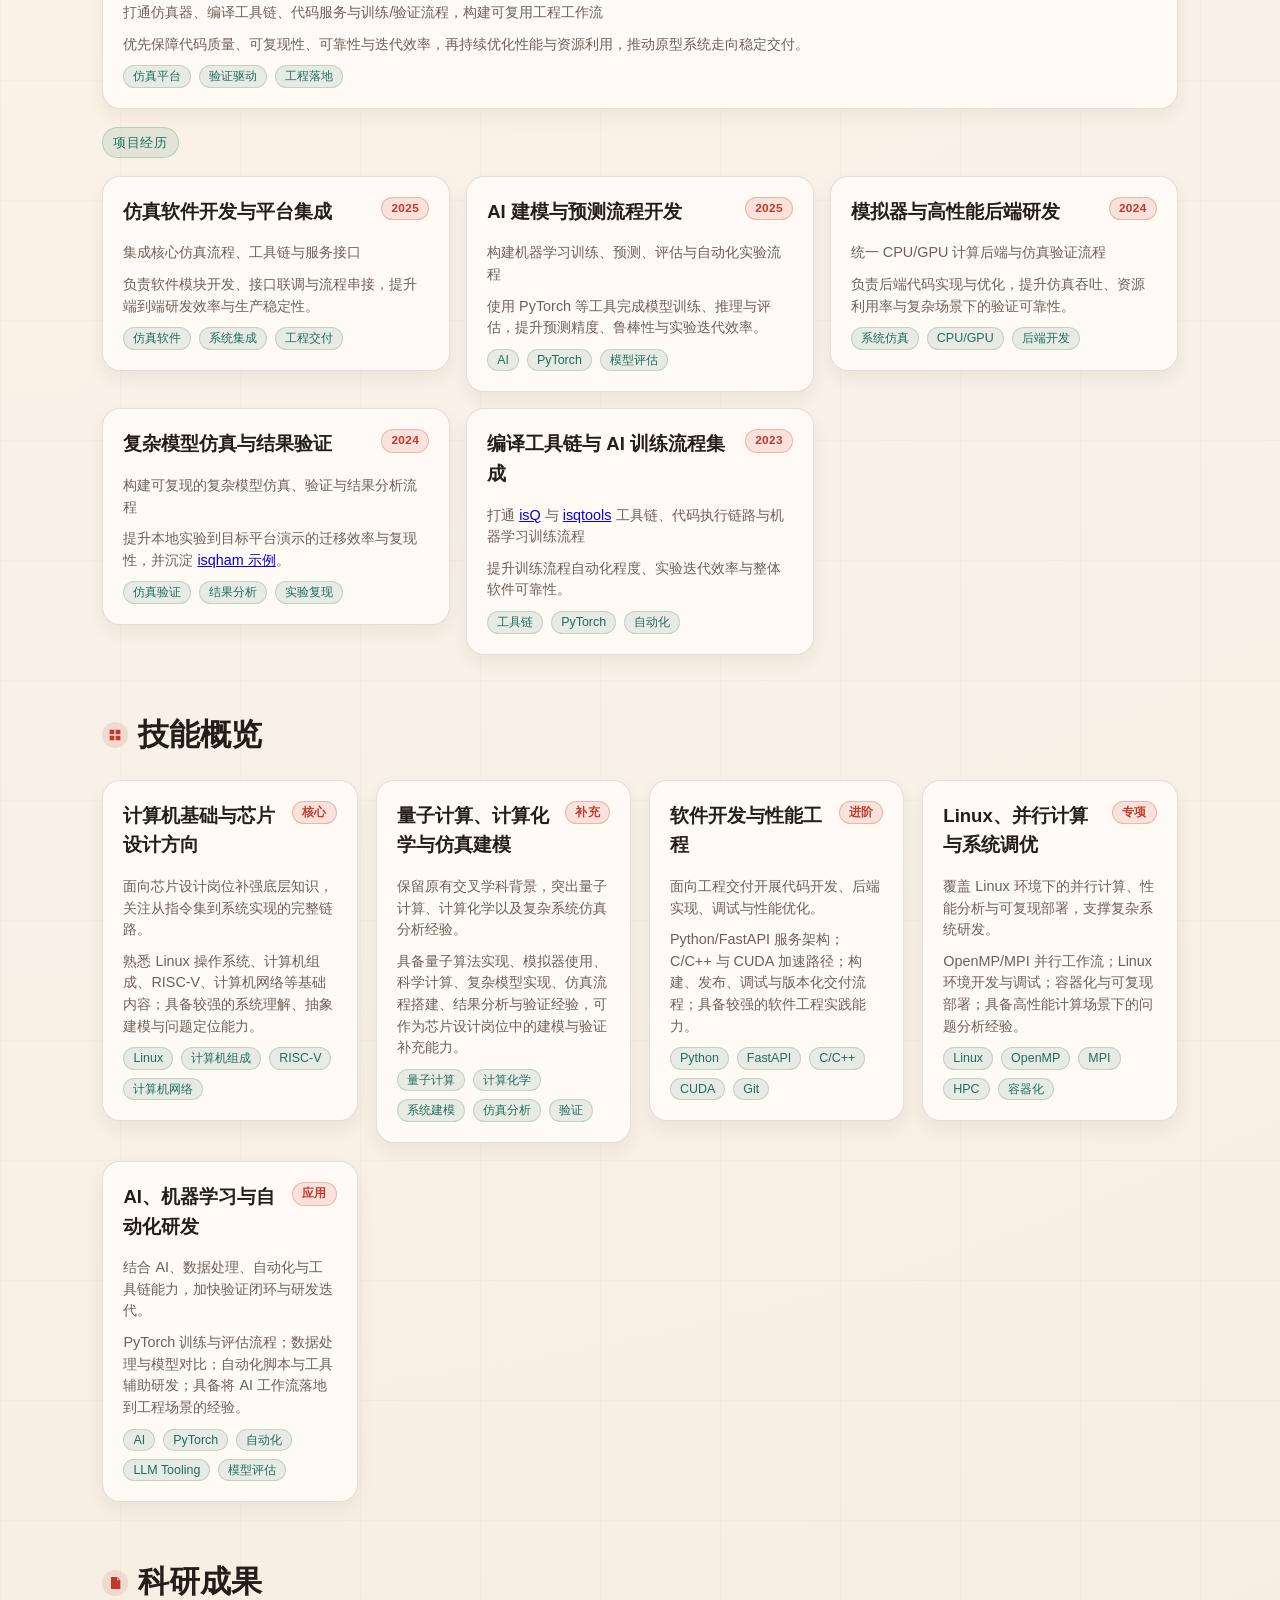
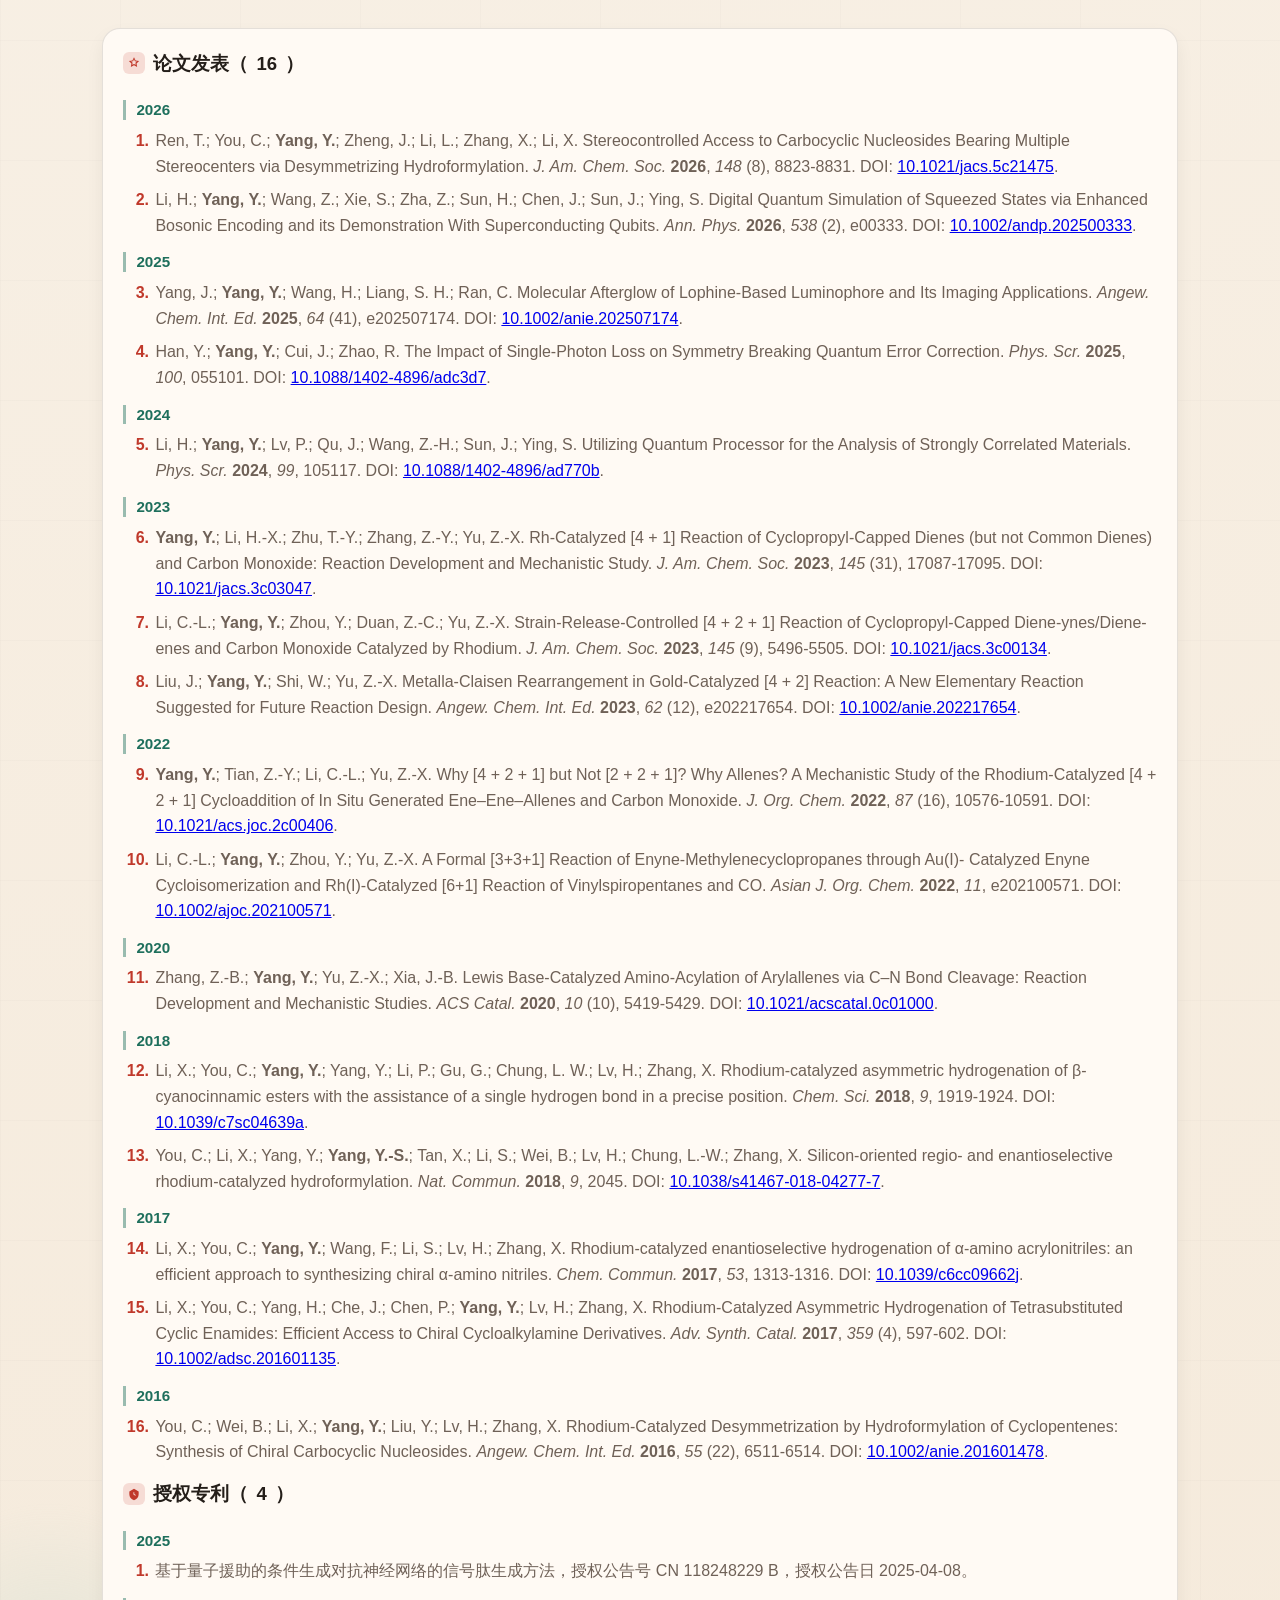
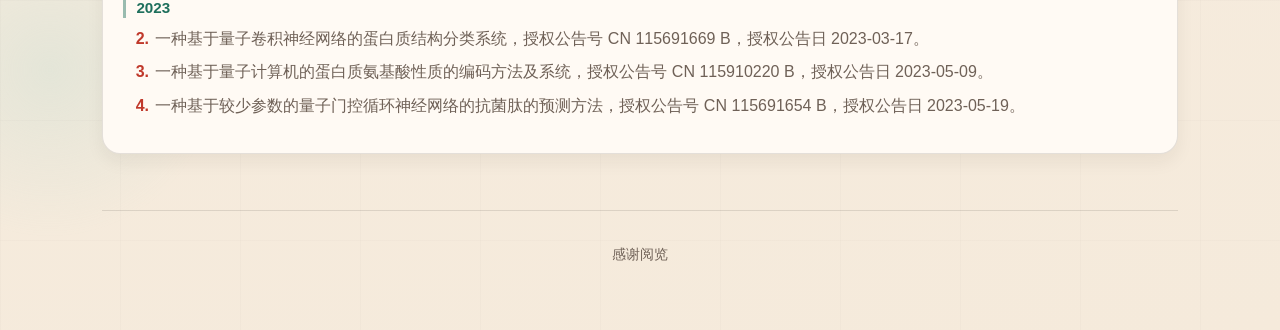
==== commit c408c62a: "feat: refocus portfolio toward chip design and systems software roles" ====
--- a/portfolio-zh.html
+++ b/portfolio-zh.html
@@ -65,9 +65,11 @@
               />
             </svg>
           </span>
-          量子计算、量子化学
+          芯片设计、系统软件、仿真验证｜量子计算、计算化学
         </p>
-        <p class="hero__summary">专注模拟与可生产落地的量子软件。</p>
+        <p class="hero__summary">
+          面向芯片设计岗位，聚焦底层系统、仿真验证与工程化实现，同时保留量子计算与计算化学背景作为交叉优势。
+        </p>
         <div class="hero__meta">
           <span>📍 中国 · 北京</span>
           <span
@@ -130,7 +132,7 @@
                 />
               </svg>
             </span>
-            核心能力
+            亮点概览
           </h2>
         </div>
         <div class="timeline">
@@ -145,10 +147,10 @@
                       />
                     </svg>
                   </span>
-                  <span class="focus-list__label">研究方向</span>
-                </div>
-                <strong>量子计算机</strong>
-                <span>熟悉量子算法实现、量子电路构建与模拟验证</span>
+                  <span class="focus-list__label">求职方向</span>
+                </div>
+                <strong>芯片设计与体系结构</strong>
+                <span>关注数字芯片设计、计算机组成、RISC-V 与仿真验证</span>
               </li>
               <li>
                 <div class="focus-list__head">
@@ -159,10 +161,10 @@
                       />
                     </svg>
                   </span>
-                  <span class="focus-list__label">方法体系</span>
-                </div>
-                <strong>分子材料计算模拟</strong>
-                <span>覆盖分子/材料建模、性质计算与结果分析流程</span>
+                  <span class="focus-list__label">系统基础</span>
+                </div>
+                <strong>Linux 与计算机网络</strong>
+                <span>熟悉 Linux 操作系统、常见开发环境与基础网络知识</span>
               </li>
               <li>
                 <div class="focus-list__head">
@@ -175,8 +177,24 @@
                   </span>
                   <span class="focus-list__label">工程能力</span>
                 </div>
-                <strong>软件工程</strong>
-                <span>可完成工具链开发、系统集成与性能优化落地</span>
+                <strong>工程实现</strong>
+                <span>可完成工具链开发、系统集成、性能优化与验证流程建设</span>
+              </li>
+              <li>
+                <div class="focus-list__head">
+                  <span class="focus-list__icon" aria-hidden="true">
+                    <svg viewBox="0 0 24 24" role="img">
+                      <path
+                        d="M12 2a4 4 0 014 4c0 .8-.2 1.5-.6 2.1l4.5 7.8A3.5 3.5 0 1117 17l-4.4-2.6A4 4 0 0112 14a4 4 0 01-.6 0L7 16.6A3.5 3.5 0 117 19l4.4-7.7A4 4 0 018 6a4 4 0 014-4zm0 2a2 2 0 100 4 2 2 0 000-4z"
+                      />
+                    </svg>
+                  </span>
+                  <span class="focus-list__label">交叉背景</span>
+                </div>
+                <strong>量子计算与计算化学</strong>
+                <span
+                  >具备量子算法、模拟器和科学计算背景，可支撑复杂建模与分析</span
+                >
               </li>
             </ul>
           </article>
@@ -266,24 +284,25 @@
               </div>
               <p class="company-summary">
                 2022 年 7
-                月博士毕业后加入公司，负责量子软件与模拟器工具链开发，项目以工程化落地为导向。
+                月博士毕业后加入公司，负责仿真平台、软件工具链与工程系统开发，长期围绕底层代码实现、性能优化、验证流程、AI
+                工作流与可复现交付开展工作。
               </p>
             </article>
-            <div class="experience-label">方法论</div>
+            <div class="experience-label">代表经历</div>
             <article class="card reveal experience-project">
               <div class="project-head">
                 <div class="project-title-row">
-                  <h3>统一工作流、验证驱动、工程落地</h3>
+                  <h3>仿真平台化、验证驱动、工程落地</h3>
                 </div>
                 <p class="project-meta">
-                  打通模拟器、量子工具链与 ML/QML 流程，构建可复用工作流
+                  打通仿真器、编译工具链、代码服务与训练/验证流程，构建可复用工程工作流
                 </p>
               </div>
               <p class="project-summary">
-                优先保障可复现性、可靠性与迭代效率，再持续优化性能与模型效果，推动研究原型走向生产可用。
+                优先保障代码质量、可复现性、可靠性与迭代效率，再持续优化性能与资源利用，推动原型系统走向稳定交付。
               </p>
               <div class="project-tags">
-                <span>统一工作流</span>
+                <span>仿真平台</span>
                 <span>验证驱动</span>
                 <span>工程落地</span>
               </div>
@@ -293,66 +312,71 @@
               <article class="card reveal experience-project">
                 <div class="project-head">
                   <div class="project-title-row">
-                    <h3>材料模拟软件开发与集成</h3>
+                    <h3>仿真软件开发与平台集成</h3>
                     <span class="project-year">2025</span>
                   </div>
-                  <p class="project-meta">集成分子与材料模拟核心流程</p>
+                  <p class="project-meta">集成核心仿真流程、工具链与服务接口</p>
                 </div>
                 <p class="project-summary">
-                  提升端到端研发效率与生产稳定性，满足工程化交付需求。
+                  负责软件模块开发、接口联调与流程串接，提升端到端研发效率与生产稳定性。
                 </p>
                 <div class="project-tags">
-                  <span>材料模拟</span>
-                  <span>工作流集成</span>
+                  <span>仿真软件</span>
+                  <span>系统集成</span>
                   <span>工程交付</span>
                 </div>
               </article>
               <article class="card reveal experience-project">
                 <div class="project-head">
                   <div class="project-title-row">
-                    <h3>材料性质预测与量子机器学习融合</h3>
+                    <h3>AI 建模与预测流程开发</h3>
                     <span class="project-year">2025</span>
                   </div>
                   <p class="project-meta">
-                    构建材料性质预测的混合 ML/QML 工作流
+                    构建机器学习训练、预测、评估与自动化实验流程
                   </p>
                 </div>
                 <p class="project-summary">
-                  提升预测精度与鲁棒性，验证 QML 工程可行性。
+                  使用 PyTorch
+                  等工具完成模型训练、推理与评估，提升预测精度、鲁棒性与实验迭代效率。
                 </p>
                 <div class="project-tags">
-                  <span>QML</span>
-                  <span>材料预测</span>
+                  <span>AI</span>
+                  <span>PyTorch</span>
                   <span>模型评估</span>
                 </div>
               </article>
               <article class="card reveal experience-project">
                 <div class="project-head">
                   <div class="project-title-row">
-                    <h3>量子模拟器研发</h3>
+                    <h3>模拟器与高性能后端研发</h3>
                     <span class="project-year">2024</span>
                   </div>
-                  <p class="project-meta">统一 CPU/GPU 与噪声仿真后端</p>
-                </div>
-                <p class="project-summary">提升仿真吞吐与含噪验证可靠性。</p>
+                  <p class="project-meta">
+                    统一 CPU/GPU 计算后端与仿真验证流程
+                  </p>
+                </div>
+                <p class="project-summary">
+                  负责后端代码实现与优化，提升仿真吞吐、资源利用率与复杂场景下的验证可靠性。
+                </p>
                 <div class="project-tags">
-                  <span>量子模拟器</span>
+                  <span>系统仿真</span>
                   <span>CPU/GPU</span>
-                  <span>噪声仿真</span>
+                  <span>后端开发</span>
                 </div>
               </article>
               <article class="card reveal experience-project">
                 <div class="project-head">
                   <div class="project-title-row">
-                    <h3>Hubbard 与哈密顿量模拟</h3>
+                    <h3>复杂模型仿真与结果验证</h3>
                     <span class="project-year">2024</span>
                   </div>
                   <p class="project-meta">
-                    构建可复现的 Hubbard 与哈密顿量模拟流程
+                    构建可复现的复杂模型仿真、验证与结果分析流程
                   </p>
                 </div>
                 <p class="project-summary">
-                  提升本地实验到超导硬件演示的迁移效率与复现性，并沉淀
+                  提升本地实验到目标平台演示的迁移效率与复现性，并沉淀
                   <a
                     href="https://www.arclightquantum.com/isqham/"
                     target="_blank"
@@ -361,15 +385,15 @@
                   >。
                 </p>
                 <div class="project-tags">
-                  <span>Hubbard/哈密顿量</span>
-                  <span>超导量子计算</span>
+                  <span>仿真验证</span>
+                  <span>结果分析</span>
                   <span>实验复现</span>
                 </div>
               </article>
               <article class="card reveal experience-project">
                 <div class="project-head">
                   <div class="project-title-row">
-                    <h3>基于 isQ 工具链与机器学习集成</h3>
+                    <h3>编译工具链与 AI 训练流程集成</h3>
                     <span class="project-year">2023</span>
                   </div>
                   <p class="project-meta">
@@ -387,14 +411,16 @@
                       rel="noopener noreferrer"
                       >isqtools</a
                     >
-                    工具链及机器学习训练流程
+                    工具链、代码执行链路与机器学习训练流程
                   </p>
                 </div>
-                <p class="project-summary">提升实验迭代效率与训练可靠性。</p>
+                <p class="project-summary">
+                  提升训练流程自动化程度、实验迭代效率与整体软件可靠性。
+                </p>
                 <div class="project-tags">
-                  <span>isQ</span>
+                  <span>工具链</span>
                   <span>PyTorch</span>
-                  <span>QML</span>
+                  <span>自动化</span>
                 </div>
               </article>
             </div>
@@ -419,39 +445,61 @@
           <article class="card reveal experience-project">
             <div class="project-head">
               <div class="project-title-row">
-                <h3>量子计算与量子化学</h3>
+                <h3>计算机基础与芯片设计方向</h3>
                 <span class="project-year">核心</span>
               </div>
               <p class="project-meta">
-                面向真实问题构建科学上站得住、工程上可落地的量子工作流。
+                面向芯片设计岗位补强底层知识，关注从指令集到系统实现的完整链路。
               </p>
             </div>
             <p class="project-summary">
-              VQE
-              与哈密顿量模拟实现；量子电路构建与验证；电子结构计算流程设计、结果分析与基准对比。
+              熟悉 Linux
+              操作系统、计算机组成、RISC-V、计算机网络等基础内容；具备较强的系统理解、抽象建模与问题定位能力。
             </p>
             <div class="project-tags">
-              <span>VQE</span>
-              <span>哈密顿量模拟</span>
-              <span>量子化学</span>
-              <span>Benchmarking</span>
+              <span>Linux</span>
+              <span>计算机组成</span>
+              <span>RISC-V</span>
+              <span>计算机网络</span>
             </div>
           </article>
           <article class="card reveal experience-project">
             <div class="project-head">
               <div class="project-title-row">
-                <h3>后端与性能工程</h3>
+                <h3>量子计算、计算化学与仿真建模</h3>
+                <span class="project-year">补充</span>
+              </div>
+              <p class="project-meta">
+                保留原有交叉学科背景，突出量子计算、计算化学以及复杂系统仿真分析经验。
+              </p>
+            </div>
+            <p class="project-summary">
+              具备量子算法实现、模拟器使用、科学计算、复杂模型实现、仿真流程搭建、结果分析与验证经验，可作为芯片设计岗位中的建模与验证补充能力。
+            </p>
+            <div class="project-tags">
+              <span>量子计算</span>
+              <span>计算化学</span>
+              <span>系统建模</span>
+              <span>仿真分析</span>
+              <span>验证</span>
+            </div>
+          </article>
+          <article class="card reveal experience-project">
+            <div class="project-head">
+              <div class="project-title-row">
+                <h3>软件开发与性能工程</h3>
                 <span class="project-year">进阶</span>
               </div>
               <p class="project-meta">
-                将科研原型收敛为稳定服务，兼顾性能、维护性与版本化交付。
+                面向工程交付开展代码开发、后端实现、调试与性能优化。
               </p>
             </div>
             <p class="project-summary">
               Python/FastAPI 服务架构；C/C++ 与 CUDA
-              加速路径；构建、发布与版本化交付流程。
+              加速路径；构建、发布、调试与版本化交付流程；具备较强的软件工程实践能力。
             </p>
             <div class="project-tags">
+              <span>Python</span>
               <span>FastAPI</span>
               <span>C/C++</span>
               <span>CUDA</span>
@@ -461,41 +509,45 @@
           <article class="card reveal experience-project">
             <div class="project-head">
               <div class="project-title-row">
-                <h3>科学计算与 HPC</h3>
+                <h3>Linux、并行计算与系统调优</h3>
                 <span class="project-year">专项</span>
               </div>
               <p class="project-meta">
-                覆盖从化学建模到并行优化的完整链路，支撑大规模模拟与复现。
+                覆盖 Linux
+                环境下的并行计算、性能分析与可复现部署，支撑复杂系统研发。
               </p>
             </div>
             <p class="project-summary">
-              Gaussian、ORCA、PySCF、QE、VASP、CP2K、LAMMPS；OpenMP/MPI
-              并行工作流；可复现 Linux 与容器环境。
+              OpenMP/MPI 并行工作流；Linux
+              环境开发与调试；容器化与可复现部署；具备高性能计算场景下的问题分析经验。
             </p>
             <div class="project-tags">
-              <span>DFT</span>
-              <span>MD</span>
+              <span>Linux</span>
+              <span>OpenMP</span>
               <span>MPI</span>
               <span>HPC</span>
+              <span>容器化</span>
             </div>
           </article>
           <article class="card reveal experience-project">
             <div class="project-head">
               <div class="project-title-row">
-                <h3>ML、QML 与研发提效</h3>
+                <h3>AI、机器学习与自动化研发</h3>
                 <span class="project-year">应用</span>
               </div>
               <p class="project-meta">
-                结合经典 ML、QML 与 LLM 工具链，加快验证闭环与研发迭代。
+                结合 AI、数据处理、自动化与工具链能力，加快验证闭环与研发迭代。
               </p>
             </div>
             <p class="project-summary">
-              PyTorch 训练与评估流程；特征工程与模型对比；QML 实验验证与 LLM
-              工具辅助研发。
+              PyTorch
+              训练与评估流程；数据处理与模型对比；自动化脚本与工具辅助研发；具备将
+              AI 工作流落地到工程场景的经验。
             </p>
             <div class="project-tags">
+              <span>AI</span>
               <span>PyTorch</span>
-              <span>QML</span>
+              <span>自动化</span>
               <span>LLM Tooling</span>
               <span>模型评估</span>
             </div>
